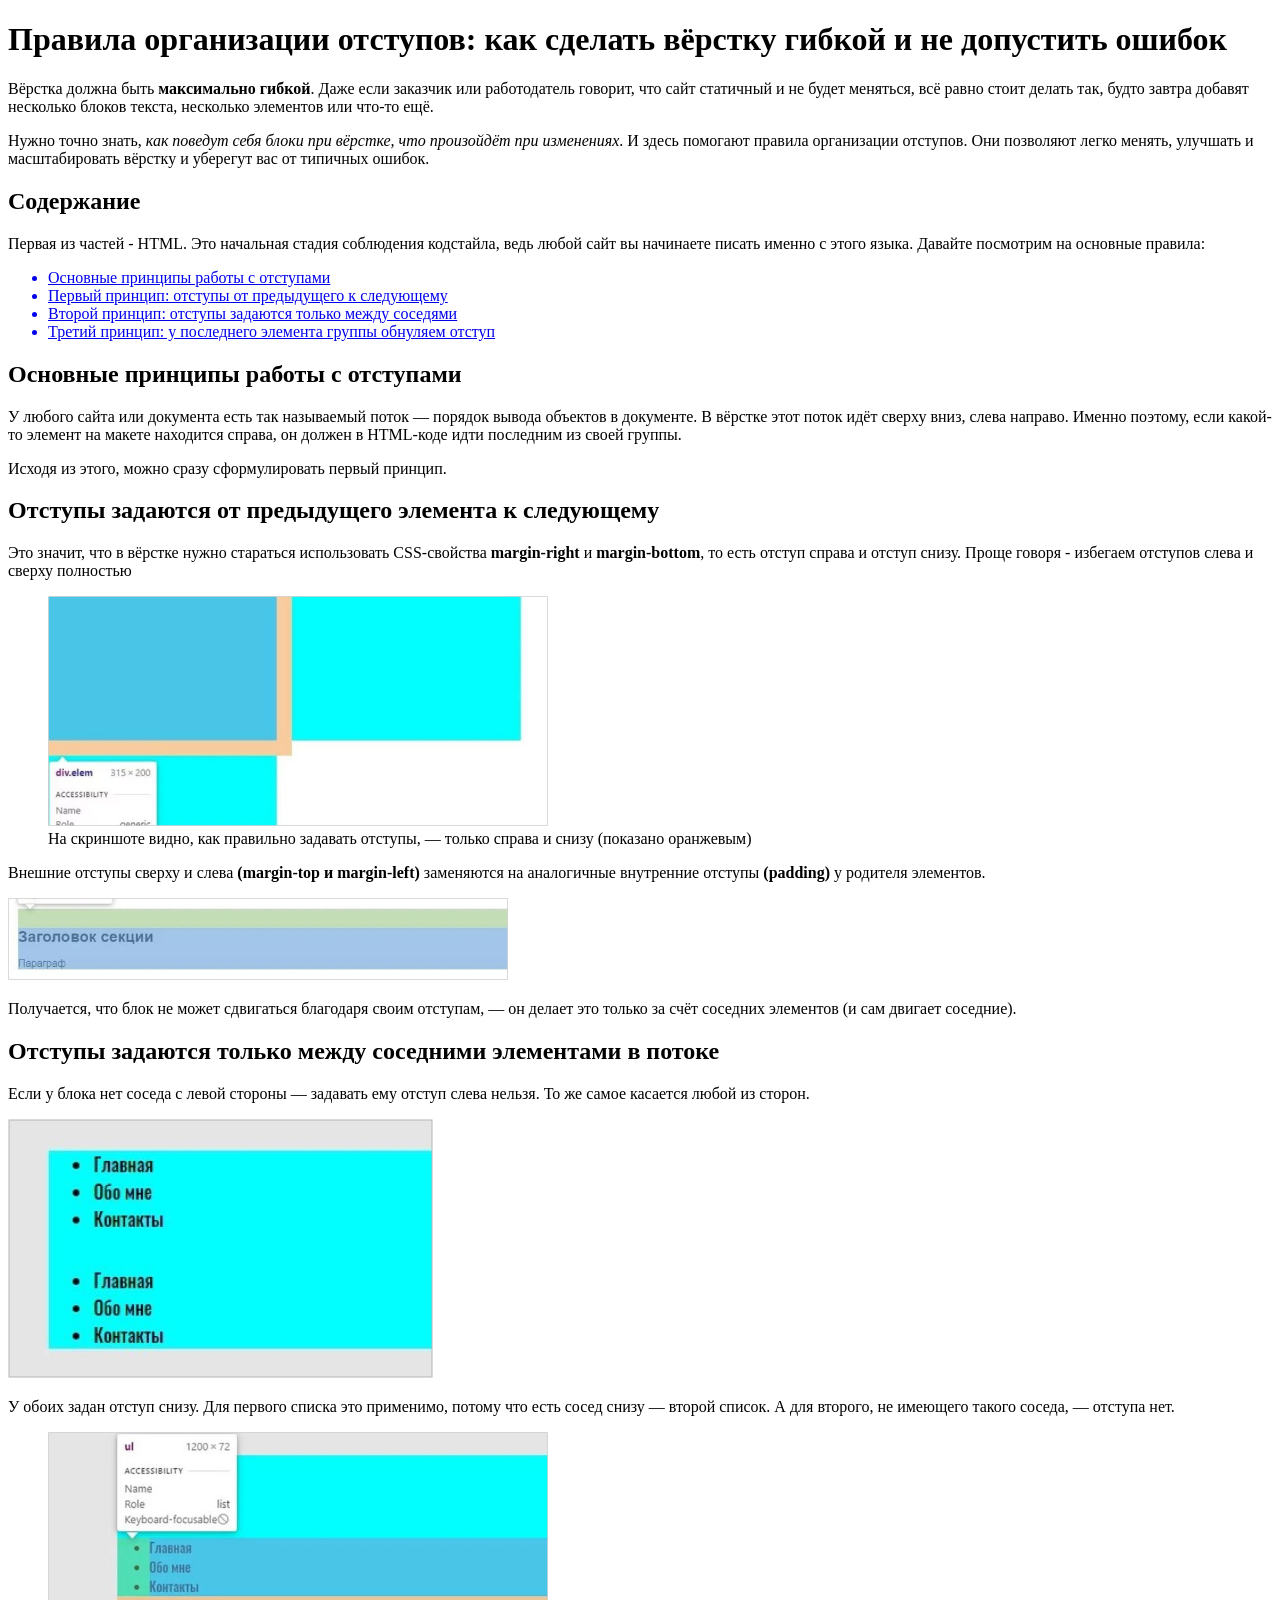
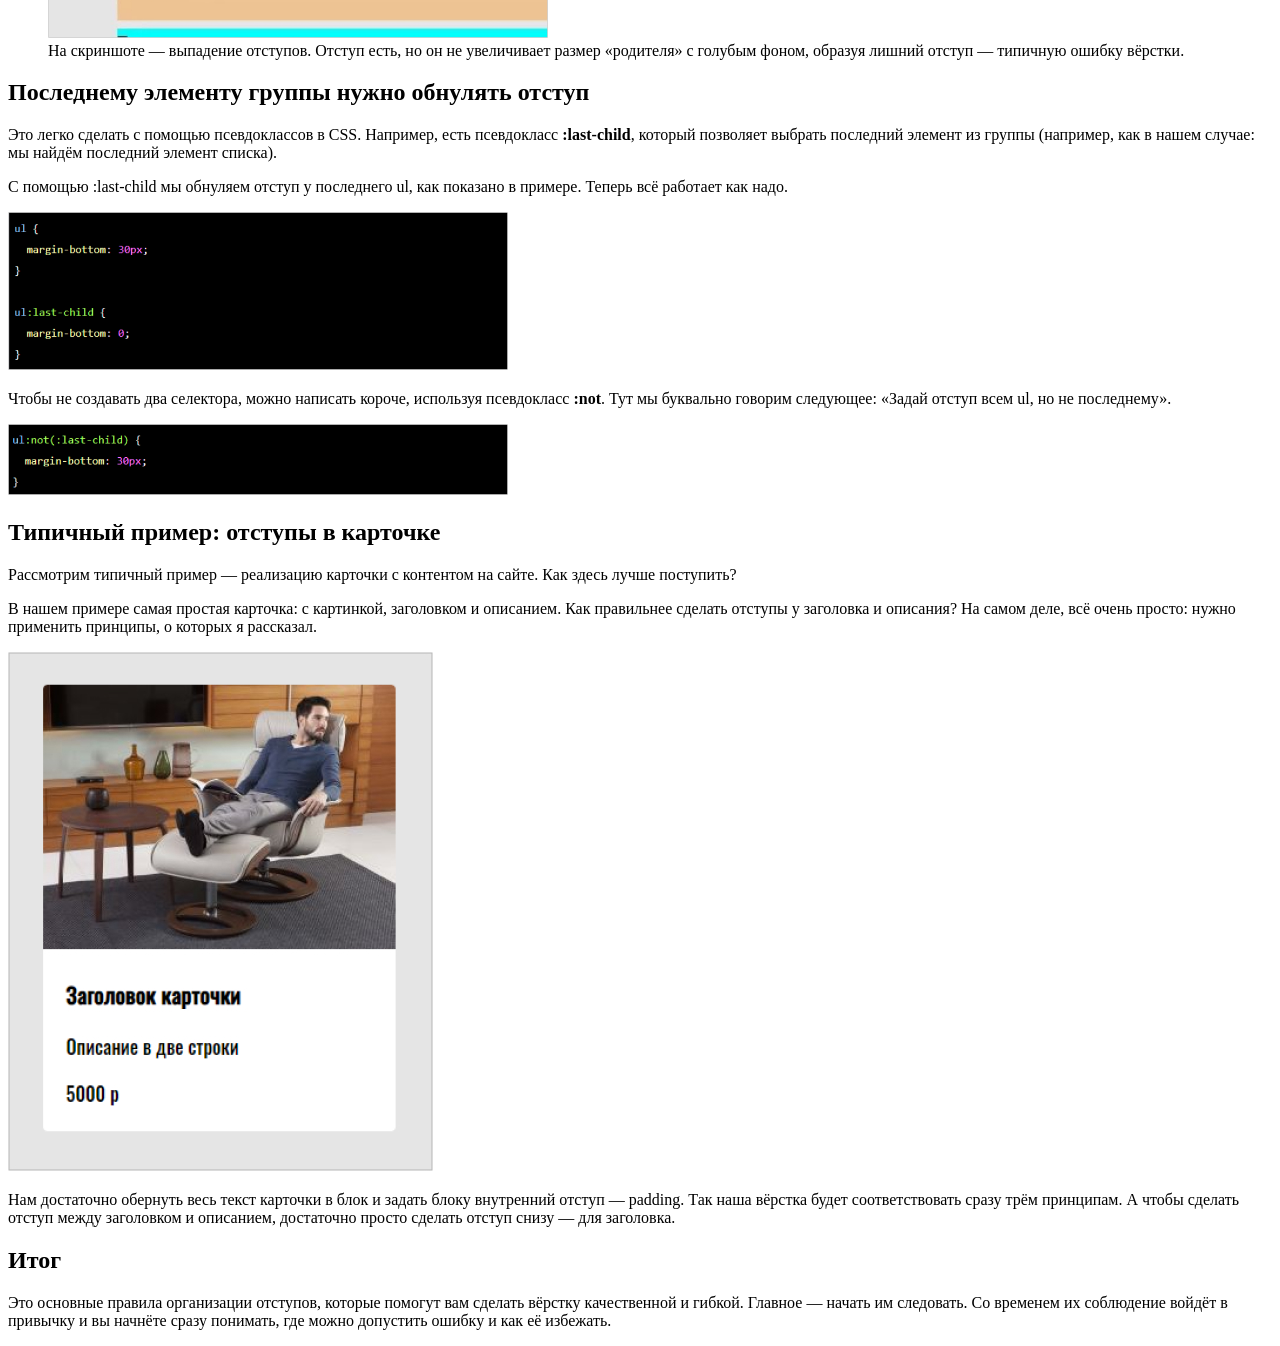
==== article.html @ ceacccba "zip unpacking" ====
<!DOCTYPE html>
<html lang="ru">
<head>
  <meta charset="UTF-8">
  <meta name="viewport" content="width=device-width, initial-scale=1.0">
  <title>Статья</title>
</head>
<body>
  <div>
    <h1><b>Правила организации отступов:</b> как сделать вёрстку гибкой и не допустить ошибок</h1>
    <p>Вёрстка должна быть <strong>максимально гибкой</strong>. Даже если заказчик или работодатель говорит, что сайт статичный и не будет меняться, всё равно стоит делать так, будто завтра добавят несколько блоков текста, несколько элементов или что-то ещё.</p>
    <p>Нужно точно знать, <i>как поведут себя блоки при вёрстке, что произойдёт при изменениях</i>. И здесь помогают правила организации отступов. Они позволяют легко менять, улучшать и масштабировать вёрстку и уберегут вас от типичных ошибок.</p>
  </div>

  <div>
    <h2>Содержание</h2>
    <p>Первая из частей - HTML. Это начальная стадия соблюдения кодстайла, ведь любой сайт вы начинаете писать именно с этого языка. Давайте посмотрим на основные правила:</p>
    <ul>
      <a href="#firstHeader">
        <li>Основные принципы работы с отступами</li>
      </a><a href="#secondHeader">
        <li>Первый принцип: отступы от предыдущего к следующему</li>
      </a><a href="#thirdHeader">
        <li>Второй принцип: отступы задаются только между соседями</li>
      </a><a href="#fourthHeader">
        <li>Третий принцип: у последнего элемента группы обнуляем отступ</li>
      </a>
    </ul>
  </div>

  <div>
    <h2 id="firstHeader">Основные принципы работы с отступами</h2>
    <p>У любого сайта или документа есть так называемый поток — порядок вывода объектов в документе. В вёрстке этот поток идёт сверху вниз, слева направо. Именно поэтому, если какой-то элемент на макете находится справа, он должен в HTML-коде идти последним из своей группы.</p>
    <p>Исходя из этого, можно сразу сформулировать первый принцип.</p>
  </div>

  <div>
    <h2 h2 id="secondHeader">Отступы задаются от предыдущего элемента к следующему</h2>
    <p>Это значит, что в вёрстке нужно стараться использовать CSS-свойства <b>margin-right</b> и <b>margin-bottom</b>, то есть отступ справа и отступ снизу. Проще говоря - избегаем отступов слева и сверху полностью</p>
    <figure>
      <img src="img/1.jpg" alt="Первое изображение" width="500">
      <figcaption>На скриншоте видно, как правильно задавать отступы, — только справа и снизу (показано оранжевым)</figcaption>
    </figure>
    <p>Внешние отступы сверху и слева <b>(margin-top и margin-left)</b> заменяются на аналогичные внутренние отступы <b>(padding)</b> у родителя элементов.</p>
    <img src="img/2.jpg" alt="Второе изображение" width="500">
    <p>Получается, что блок не может сдвигаться благодаря своим отступам, — он делает это только за счёт соседних элементов (и сам двигает соседние).</p>
  </div>

  <div>
    <h2 id="thirdHeader">Отступы задаются только между соседними элементами в потоке</h2>
    <p>Если у блока нет соседа с левой стороны — задавать ему отступ слева нельзя. То же самое касается любой из сторон.</p>
    <img src="img/3.jpg" alt="Третье изображение">
    <p>У обоих задан отступ снизу. Для первого списка это применимо, потому что есть сосед снизу — второй список. А для второго, не имеющего такого соседа, — отступа нет.</p>
    <figure>
      <img src="img/4.jpg" alt="Четвертое изображение" width="500">
      <figcaption>На скриншоте — выпадение отступов. Отступ есть, но он не увеличивает размер «родителя» с голубым фоном, образуя лишний отступ — типичную ошибку вёрстки.</figcaption>
    </figure>
  </div>

  <div>
    <h2 id="fourthHeader">Последнему элементу группы нужно обнулять отступ</h2>
    <p>Это легко сделать с помощью псевдоклассов в CSS. Например, есть псевдокласс <b>:last-child</b>, который позволяет выбрать последний элемент из группы (например, как в нашем случае: мы найдём последний элемент списка).</p>
    <p>С помощью :last-child мы обнуляем отступ у последнего ul, как показано в примере. Теперь всё работает как надо.</p>
    <img src="img/5.jpg" alt="Пятое изображение" width="500">
    <p>Чтобы не создавать два селектора, можно написать короче, используя псевдокласс <b>:not</b>. Тут мы буквально говорим следующее: «Задай отступ всем ul, но не последнему».</p>
    <img src="img/6.jpg" alt="Шестое изображение" width="500">
  </div>

  <div>
    <h2>Типичный пример: отступы в карточке</h2>
    <p>Рассмотрим типичный пример — реализацию карточки с контентом на сайте. Как здесь лучше поступить?</p>
    <p>В нашем примере самая простая карточка: с картинкой, заголовком и описанием. Как правильнее сделать отступы у заголовка и описания? На самом деле, всё очень просто: нужно применить принципы, о которых я рассказал.</p>
    <img src="img/7.jpg" alt="Седьмое изображение">
    <p>Нам достаточно обернуть весь текст карточки в блок и задать блоку внутренний отступ — padding. Так наша вёрстка будет соответствовать сразу трём принципам. А чтобы сделать отступ между заголовком и описанием, достаточно просто сделать отступ снизу — для заголовка.</p>
  </div>

  <div>
    <h2>Итог</h2>
    <p>Это основные правила организации отступов, которые помогут вам сделать вёрстку качественной и гибкой. Главное — начать им следовать. Со временем их соблюдение войдёт в привычку и вы начнёте сразу понимать, где можно допустить ошибку и как её избежать.</p>
  </div>
</body>
</html>
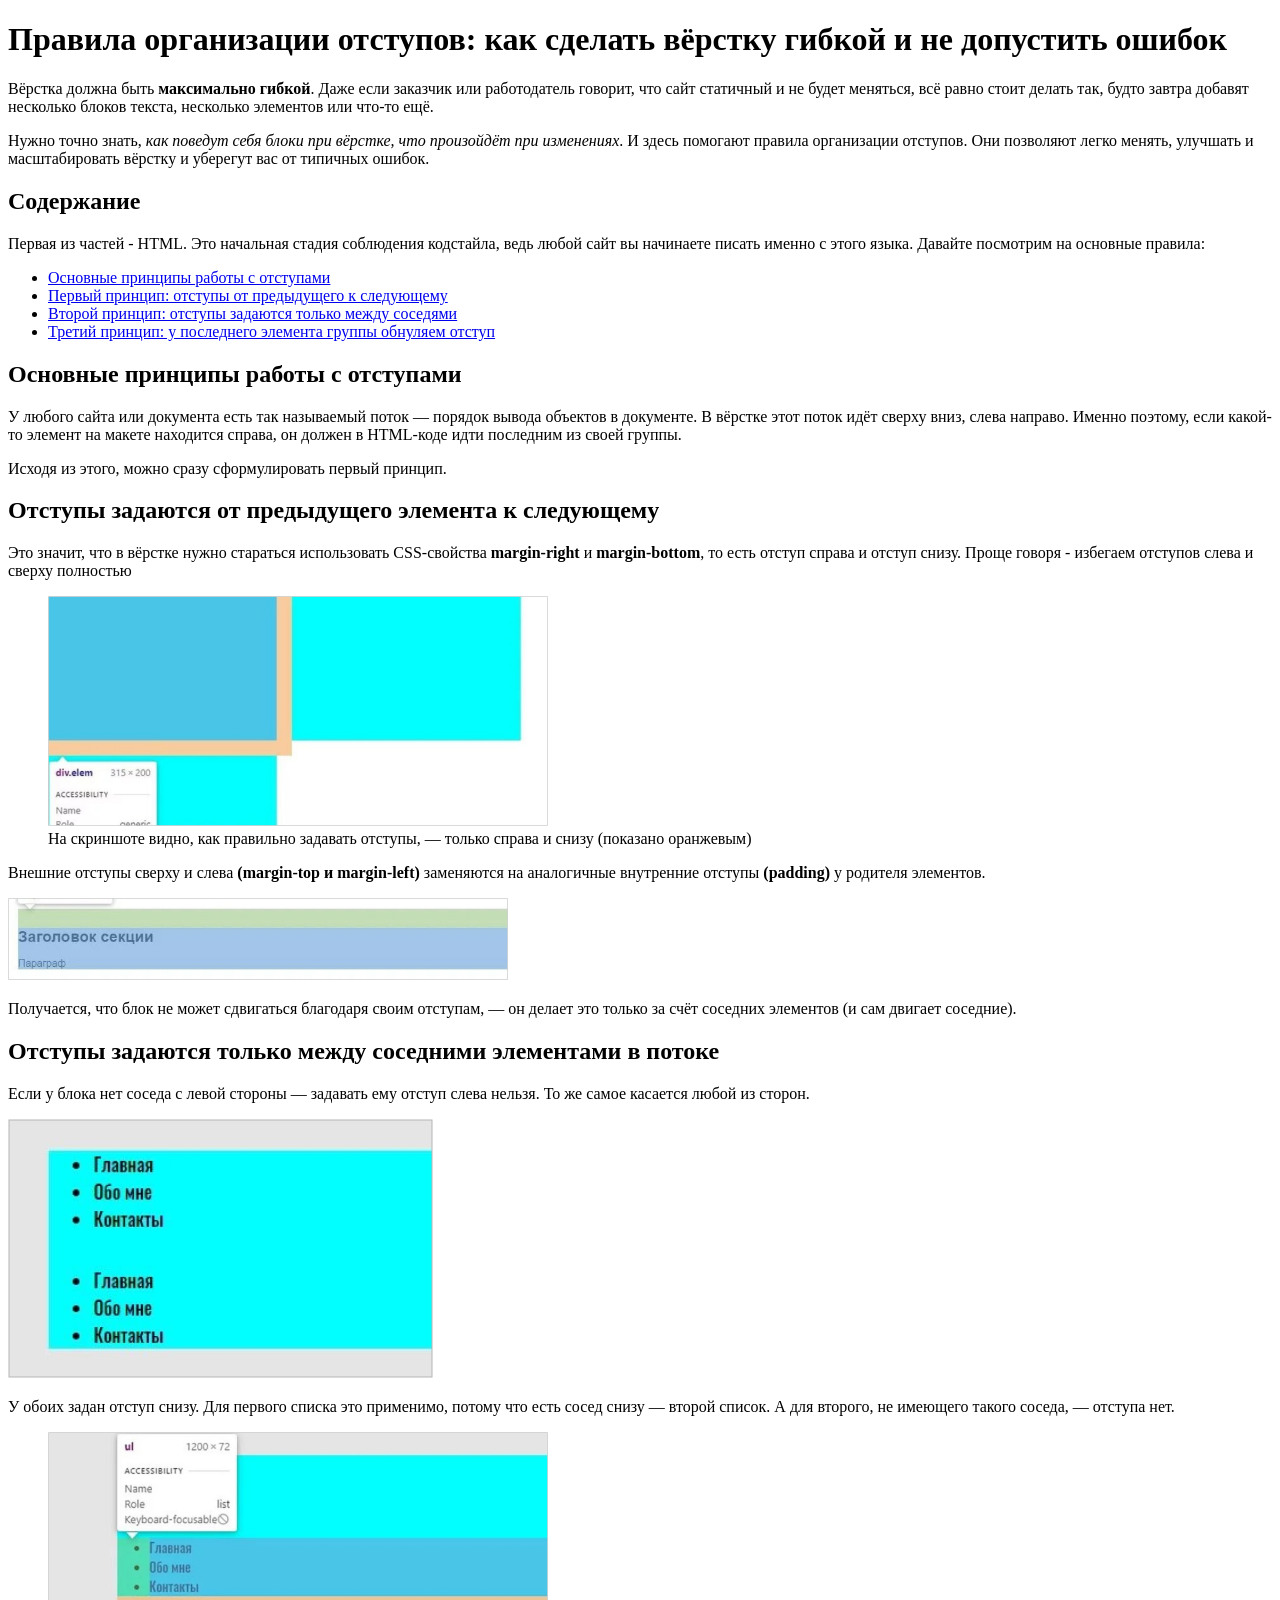
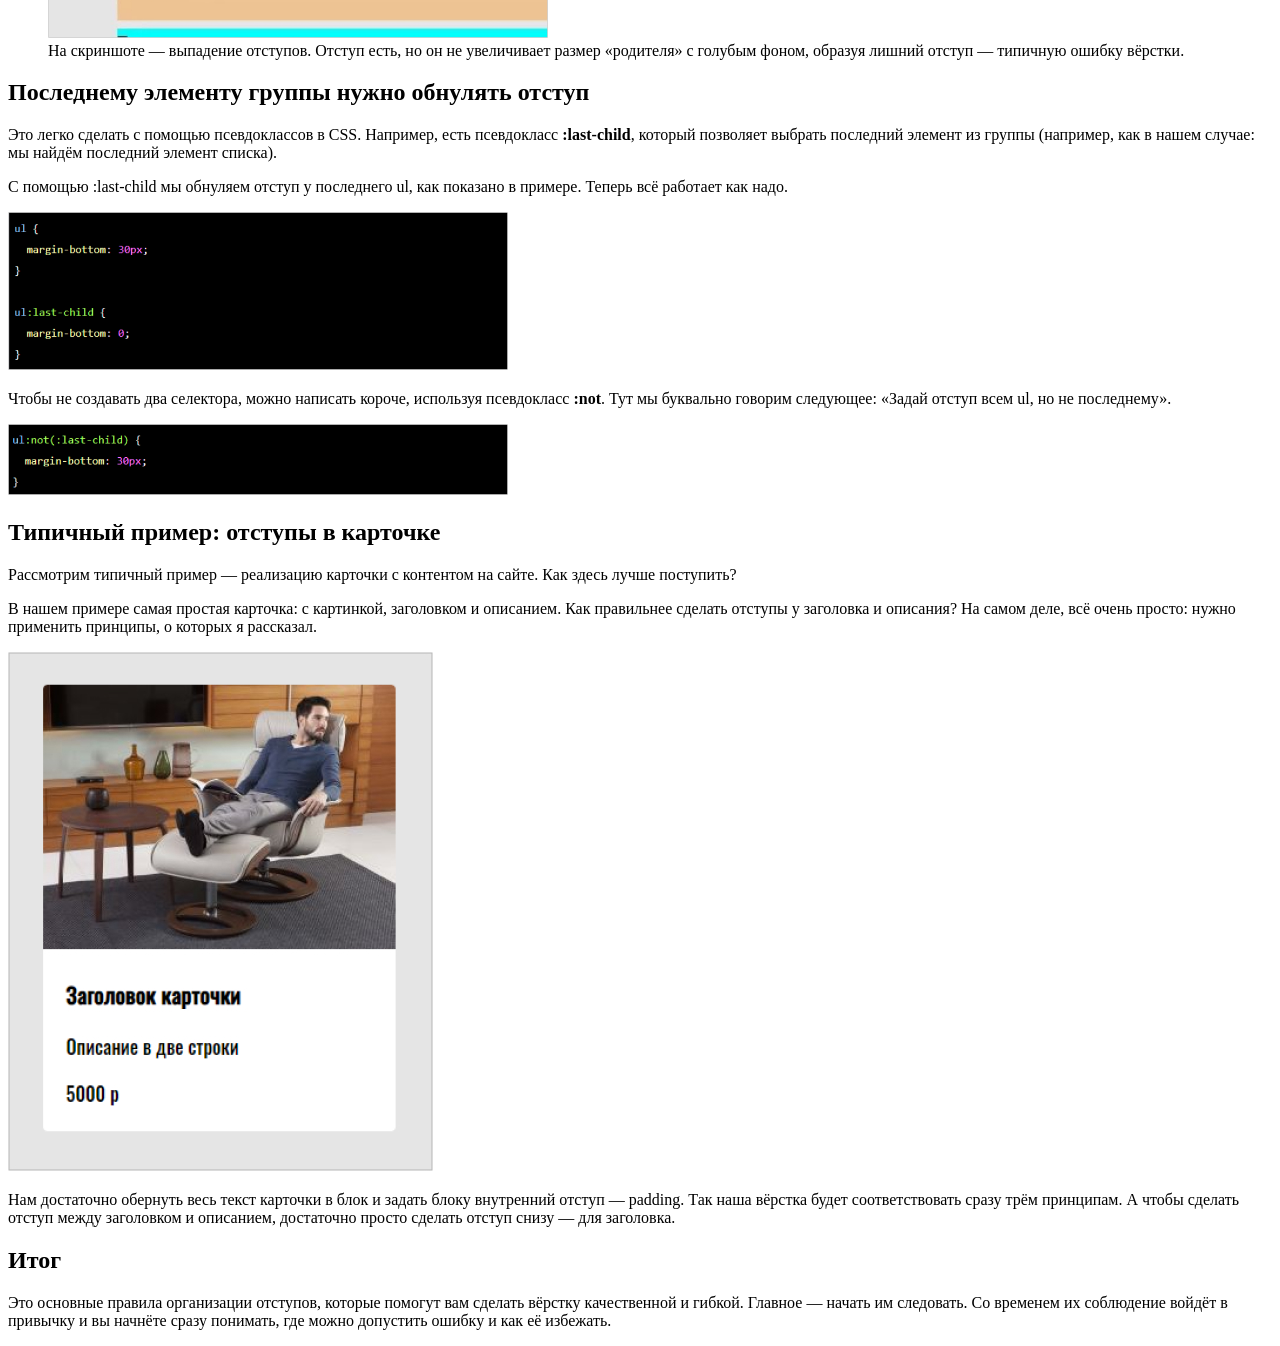
==== commit f7750d79: "Fixes" ====
--- a/article.html
+++ b/article.html
@@ -1,82 +1,116 @@
 <!DOCTYPE html>
 <html lang="ru">
+
 <head>
   <meta charset="UTF-8">
   <meta name="viewport" content="width=device-width, initial-scale=1.0">
   <title>Статья</title>
 </head>
+
 <body>
   <div>
-    <h1><b>Правила организации отступов:</b> как сделать вёрстку гибкой и не допустить ошибок</h1>
-    <p>Вёрстка должна быть <strong>максимально гибкой</strong>. Даже если заказчик или работодатель говорит, что сайт статичный и не будет меняться, всё равно стоит делать так, будто завтра добавят несколько блоков текста, несколько элементов или что-то ещё.</p>
-    <p>Нужно точно знать, <i>как поведут себя блоки при вёрстке, что произойдёт при изменениях</i>. И здесь помогают правила организации отступов. Они позволяют легко менять, улучшать и масштабировать вёрстку и уберегут вас от типичных ошибок.</p>
+
+    <h1><b>Правила организации отступов:</b>
+      как сделать вёрстку гибкой и не допустить ошибок
+    </h1>
+
+    <p>Вёрстка должна быть <strong>максимально гибкой</strong>. Даже если заказчик или работодатель говорит, что сайт
+      статичный и не будет меняться, всё равно стоит делать так, будто завтра добавят несколько блоков текста, несколько
+      элементов или что-то ещё.
+    </p>
+
+    <p>Нужно точно знать, <i>как поведут себя блоки при вёрстке, что произойдёт при изменениях</i>. И здесь помогают
+      правила организации отступов. Они позволяют легко менять, улучшать и масштабировать вёрстку и уберегут вас от
+      типичных ошибок.
+    </p>
+
   </div>
 
   <div>
+
     <h2>Содержание</h2>
-    <p>Первая из частей - HTML. Это начальная стадия соблюдения кодстайла, ведь любой сайт вы начинаете писать именно с этого языка. Давайте посмотрим на основные правила:</p>
+    <p>Первая из частей - HTML. Это начальная стадия соблюдения кодстайла, ведь любой сайт вы начинаете писать именно с
+      этого языка. Давайте посмотрим на основные правила:
+    </p>
+
     <ul>
-      <a href="#firstHeader">
-        <li>Основные принципы работы с отступами</li>
-      </a><a href="#secondHeader">
-        <li>Первый принцип: отступы от предыдущего к следующему</li>
-      </a><a href="#thirdHeader">
-        <li>Второй принцип: отступы задаются только между соседями</li>
-      </a><a href="#fourthHeader">
-        <li>Третий принцип: у последнего элемента группы обнуляем отступ</li>
-      </a>
+      <li> <a href="#firstHeader">Основные принципы работы с отступами</a> </li>
+      <li> <a href="#secondHeader">Первый принцип: отступы от предыдущего к следующему</a> </li>
+      <li> <a href="#thirdHeader">Второй принцип: отступы задаются только между соседями</a> </li>
+      <li> <a href="#fourthHeader">Третий принцип: у последнего элемента группы обнуляем отступ</a> </li>
     </ul>
+
   </div>
 
   <div>
     <h2 id="firstHeader">Основные принципы работы с отступами</h2>
-    <p>У любого сайта или документа есть так называемый поток — порядок вывода объектов в документе. В вёрстке этот поток идёт сверху вниз, слева направо. Именно поэтому, если какой-то элемент на макете находится справа, он должен в HTML-коде идти последним из своей группы.</p>
+    <p>У любого сайта или документа есть так называемый поток — порядок вывода объектов в документе. В вёрстке этот
+      поток идёт сверху вниз, слева направо. Именно поэтому, если какой-то элемент на макете находится справа, он должен
+      в HTML-коде идти последним из своей группы.
+    </p>
     <p>Исходя из этого, можно сразу сформулировать первый принцип.</p>
   </div>
 
   <div>
-    <h2 h2 id="secondHeader">Отступы задаются от предыдущего элемента к следующему</h2>
-    <p>Это значит, что в вёрстке нужно стараться использовать CSS-свойства <b>margin-right</b> и <b>margin-bottom</b>, то есть отступ справа и отступ снизу. Проще говоря - избегаем отступов слева и сверху полностью</p>
+    <h2 id="secondHeader">Отступы задаются от предыдущего элемента к следующему</h2>
+    <p>Это значит, что в вёрстке нужно стараться использовать CSS-свойства <b>margin-right</b> и <b>margin-bottom</b>,
+      то есть отступ справа и отступ снизу. Проще говоря - избегаем отступов слева и сверху полностью</p>
     <figure>
       <img src="img/1.jpg" alt="Первое изображение" width="500">
-      <figcaption>На скриншоте видно, как правильно задавать отступы, — только справа и снизу (показано оранжевым)</figcaption>
+      <figcaption>На скриншоте видно, как правильно задавать отступы, — только справа и снизу (показано оранжевым)
+      </figcaption>
     </figure>
-    <p>Внешние отступы сверху и слева <b>(margin-top и margin-left)</b> заменяются на аналогичные внутренние отступы <b>(padding)</b> у родителя элементов.</p>
+    <p>Внешние отступы сверху и слева <b>(margin-top и margin-left)</b> заменяются на аналогичные внутренние отступы
+      <b>(padding)</b> у родителя элементов.
+    </p>
     <img src="img/2.jpg" alt="Второе изображение" width="500">
-    <p>Получается, что блок не может сдвигаться благодаря своим отступам, — он делает это только за счёт соседних элементов (и сам двигает соседние).</p>
+    <p>Получается, что блок не может сдвигаться благодаря своим отступам, — он делает это только за счёт соседних
+      элементов (и сам двигает соседние).</p>
   </div>
 
   <div>
     <h2 id="thirdHeader">Отступы задаются только между соседними элементами в потоке</h2>
-    <p>Если у блока нет соседа с левой стороны — задавать ему отступ слева нельзя. То же самое касается любой из сторон.</p>
+    <p>Если у блока нет соседа с левой стороны — задавать ему отступ слева нельзя. То же самое касается любой из сторон.
+    </p>
     <img src="img/3.jpg" alt="Третье изображение">
-    <p>У обоих задан отступ снизу. Для первого списка это применимо, потому что есть сосед снизу — второй список. А для второго, не имеющего такого соседа, — отступа нет.</p>
+    <p>У обоих задан отступ снизу. Для первого списка это применимо, потому что есть сосед снизу — второй список. А для
+      второго, не имеющего такого соседа, — отступа нет.</p>
     <figure>
       <img src="img/4.jpg" alt="Четвертое изображение" width="500">
-      <figcaption>На скриншоте — выпадение отступов. Отступ есть, но он не увеличивает размер «родителя» с голубым фоном, образуя лишний отступ — типичную ошибку вёрстки.</figcaption>
+      <figcaption>На скриншоте — выпадение отступов. Отступ есть, но он не увеличивает размер «родителя» с голубым
+        фоном, образуя лишний отступ — типичную ошибку вёрстки.</figcaption>
     </figure>
   </div>
 
   <div>
     <h2 id="fourthHeader">Последнему элементу группы нужно обнулять отступ</h2>
-    <p>Это легко сделать с помощью псевдоклассов в CSS. Например, есть псевдокласс <b>:last-child</b>, который позволяет выбрать последний элемент из группы (например, как в нашем случае: мы найдём последний элемент списка).</p>
-    <p>С помощью :last-child мы обнуляем отступ у последнего ul, как показано в примере. Теперь всё работает как надо.</p>
+    <p>Это легко сделать с помощью псевдоклассов в CSS. Например, есть псевдокласс <b>:last-child</b>, который позволяет
+      выбрать последний элемент из группы (например, как в нашем случае: мы найдём последний элемент списка).</p>
+    <p>С помощью :last-child мы обнуляем отступ у последнего ul, как показано в примере. Теперь всё работает как надо.
+    </p>
     <img src="img/5.jpg" alt="Пятое изображение" width="500">
-    <p>Чтобы не создавать два селектора, можно написать короче, используя псевдокласс <b>:not</b>. Тут мы буквально говорим следующее: «Задай отступ всем ul, но не последнему».</p>
+    <p>Чтобы не создавать два селектора, можно написать короче, используя псевдокласс <b>:not</b>. Тут мы буквально
+      говорим следующее: «Задай отступ всем ul, но не последнему».</p>
     <img src="img/6.jpg" alt="Шестое изображение" width="500">
   </div>
 
   <div>
     <h2>Типичный пример: отступы в карточке</h2>
     <p>Рассмотрим типичный пример — реализацию карточки с контентом на сайте. Как здесь лучше поступить?</p>
-    <p>В нашем примере самая простая карточка: с картинкой, заголовком и описанием. Как правильнее сделать отступы у заголовка и описания? На самом деле, всё очень просто: нужно применить принципы, о которых я рассказал.</p>
+    <p>В нашем примере самая простая карточка: с картинкой, заголовком и описанием. Как правильнее сделать отступы у
+      заголовка и описания? На самом деле, всё очень просто: нужно применить принципы, о которых я рассказал.</p>
     <img src="img/7.jpg" alt="Седьмое изображение">
-    <p>Нам достаточно обернуть весь текст карточки в блок и задать блоку внутренний отступ — padding. Так наша вёрстка будет соответствовать сразу трём принципам. А чтобы сделать отступ между заголовком и описанием, достаточно просто сделать отступ снизу — для заголовка.</p>
+    <p>Нам достаточно обернуть весь текст карточки в блок и задать блоку внутренний отступ — padding. Так наша вёрстка
+      будет соответствовать сразу трём принципам. А чтобы сделать отступ между заголовком и описанием, достаточно просто
+      сделать отступ снизу — для заголовка.</p>
   </div>
 
   <div>
     <h2>Итог</h2>
-    <p>Это основные правила организации отступов, которые помогут вам сделать вёрстку качественной и гибкой. Главное — начать им следовать. Со временем их соблюдение войдёт в привычку и вы начнёте сразу понимать, где можно допустить ошибку и как её избежать.</p>
+    <p>Это основные правила организации отступов, которые помогут вам сделать вёрстку качественной и гибкой. Главное —
+      начать им следовать. Со временем их соблюдение войдёт в привычку и вы начнёте сразу понимать, где можно допустить
+      ошибку и как её избежать.</p>
   </div>
 </body>
+
 </html>
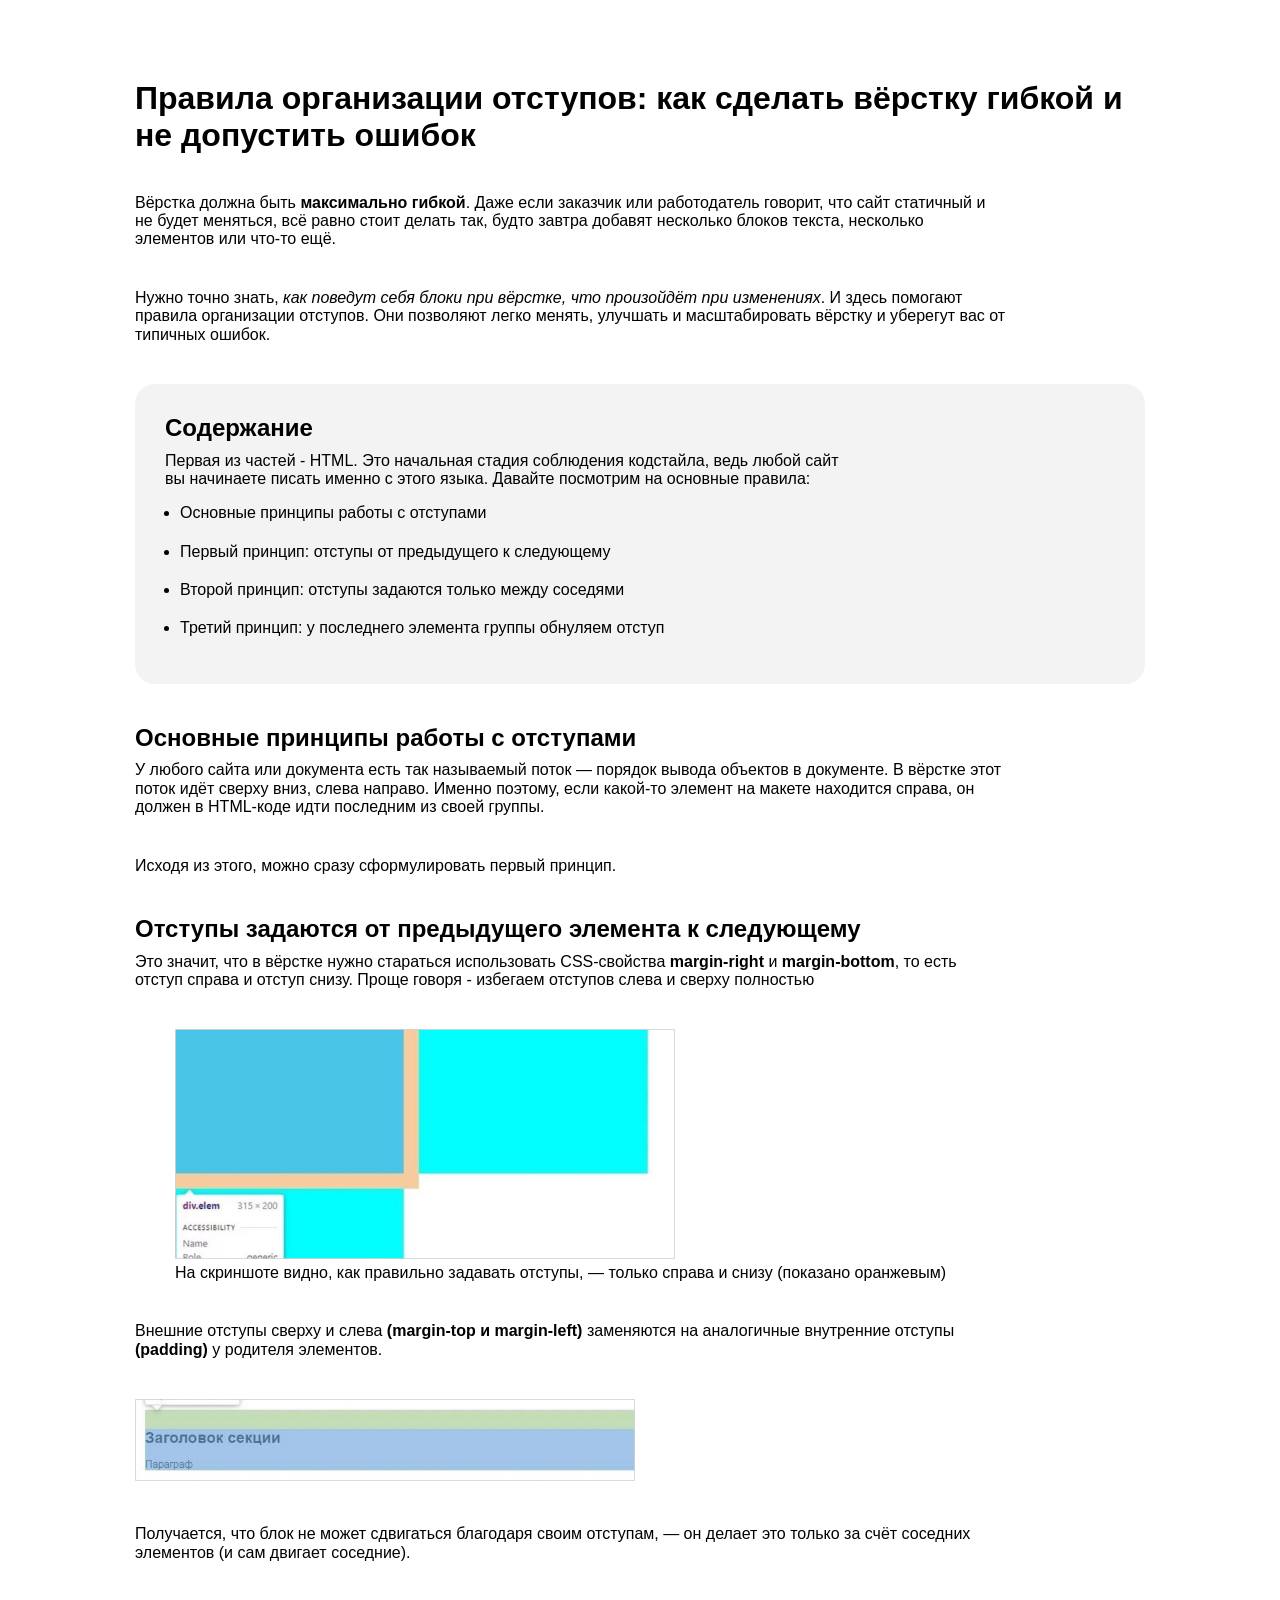
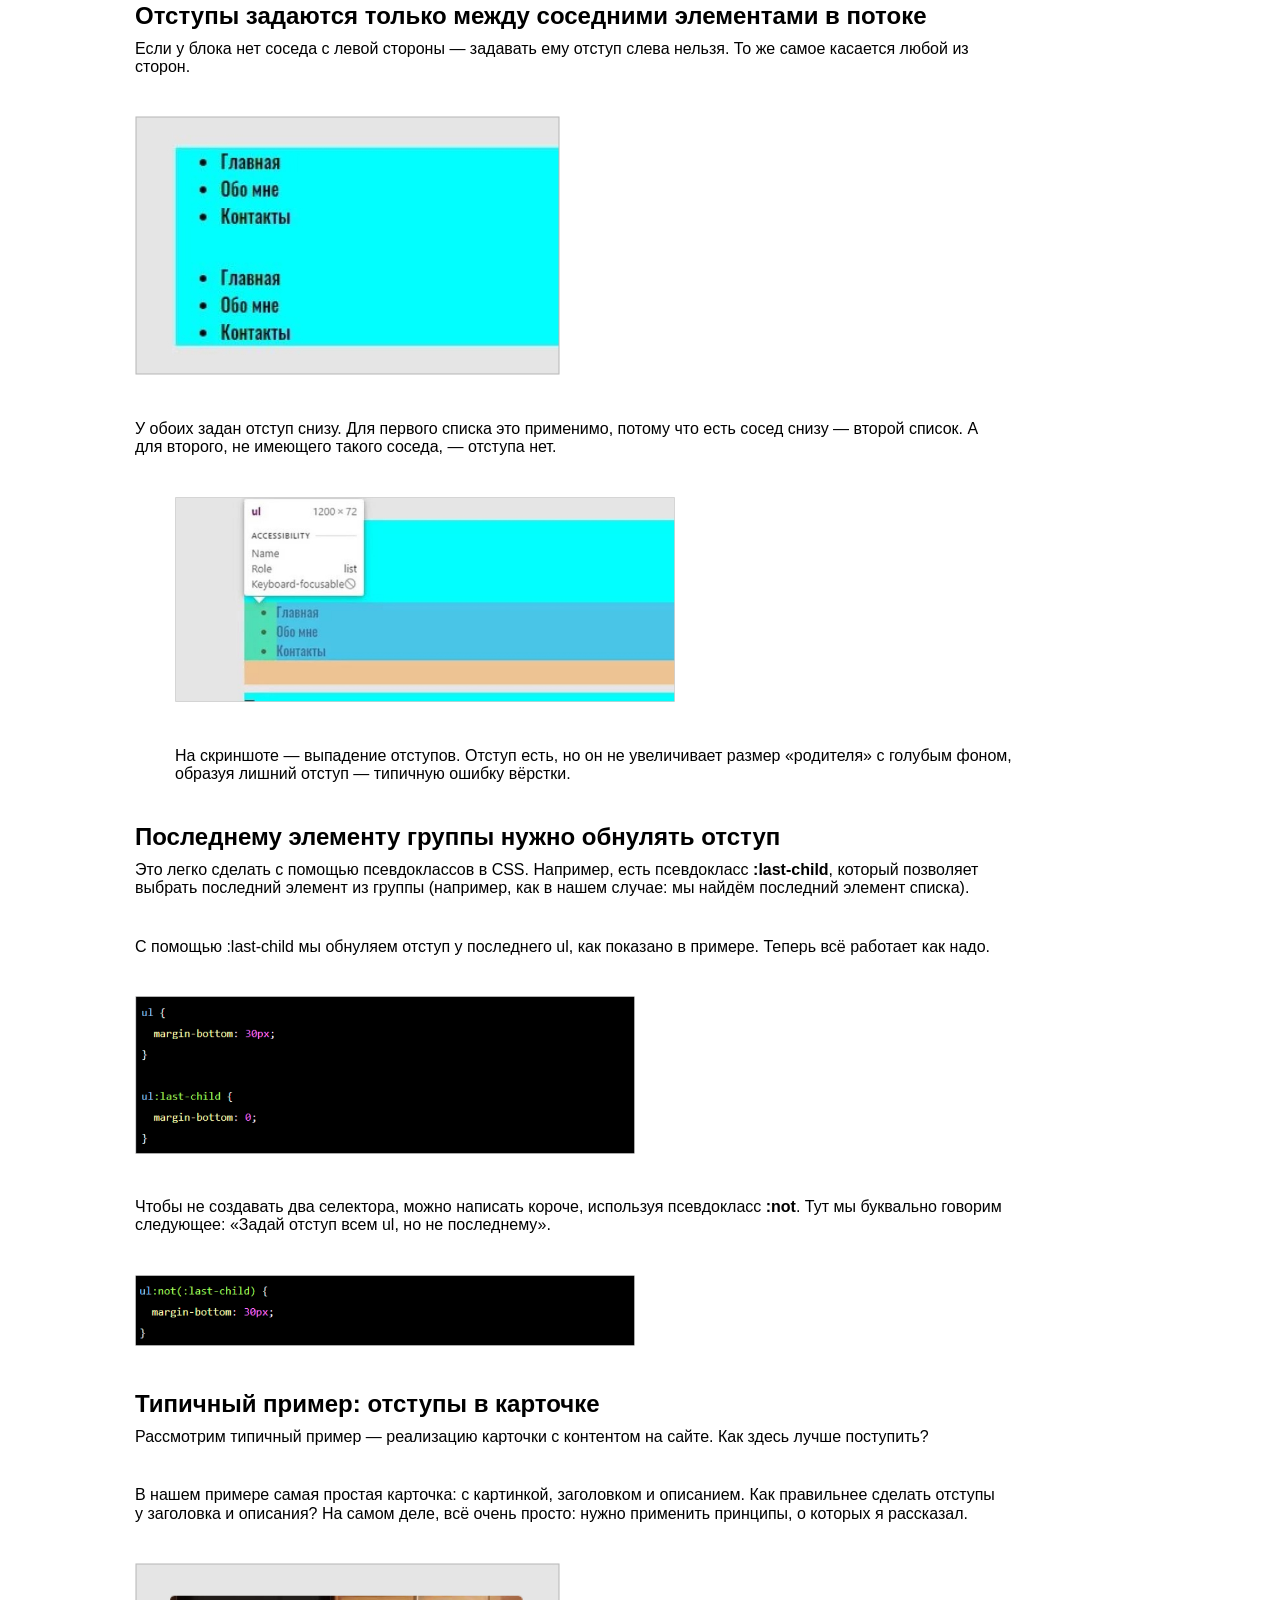
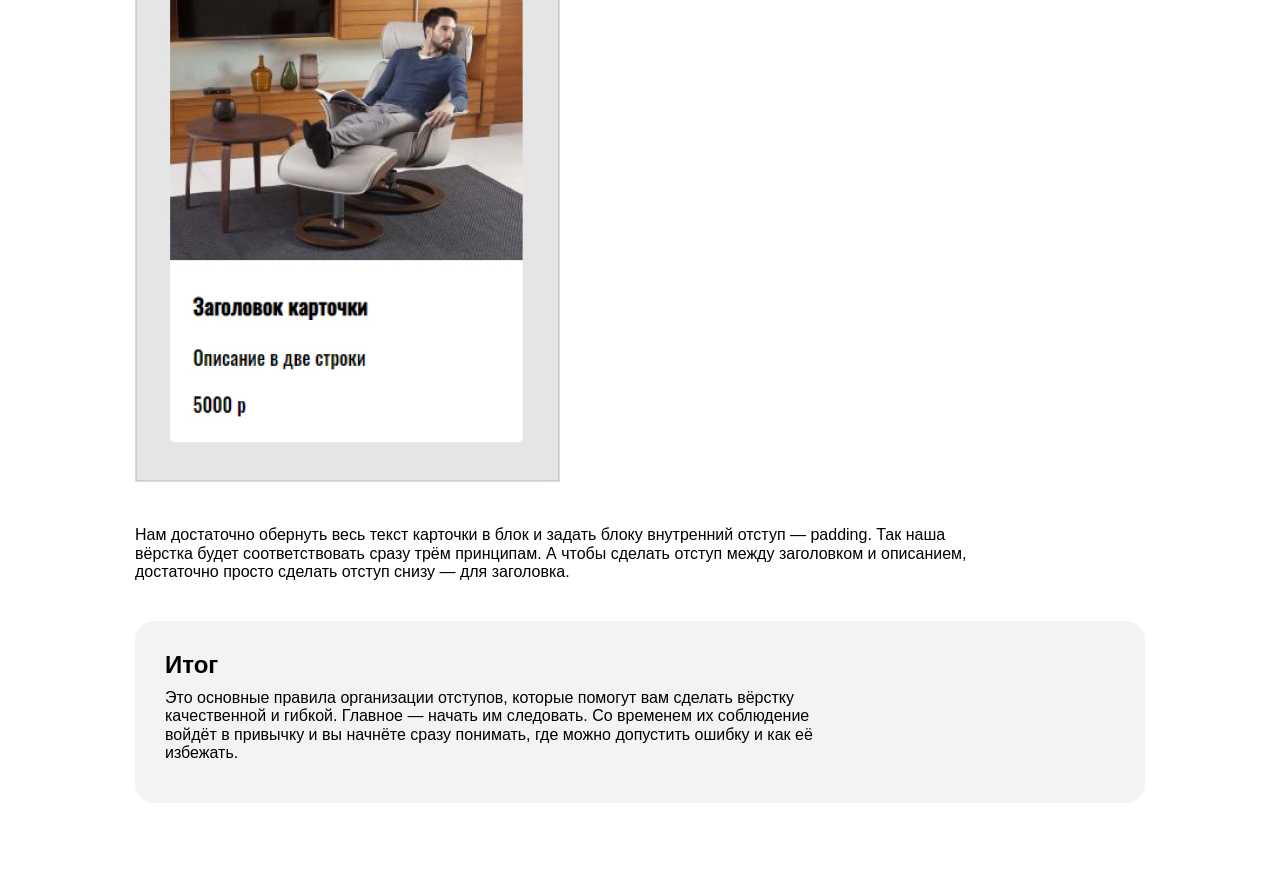
==== commit ca267af9: "completed 3.16" ====
--- a/article.html
+++ b/article.html
@@ -5,111 +5,113 @@
   <meta charset="UTF-8">
   <meta name="viewport" content="width=device-width, initial-scale=1.0">
   <title>Статья</title>
+  <link rel="stylesheet" href="/css/normalize.css">
+  <link rel="stylesheet" href="/css/style.css">
 </head>
 
 <body>
-  <div>
+  <div class="container">
+    <div>
 
-    <h1><b>Правила организации отступов:</b>
-      как сделать вёрстку гибкой и не допустить ошибок
-    </h1>
+      <h1 class="first-title">Правила организации отступов:
+        как сделать вёрстку гибкой и не допустить ошибок
+      </h1>
 
-    <p>Вёрстка должна быть <strong>максимально гибкой</strong>. Даже если заказчик или работодатель говорит, что сайт
-      статичный и не будет меняться, всё равно стоит делать так, будто завтра добавят несколько блоков текста, несколько
-      элементов или что-то ещё.
-    </p>
+      <p class="text">Вёрстка должна быть <strong>максимально гибкой</strong>. Даже если заказчик или работодатель говорит, что сайт
+        статичный и не будет меняться, всё равно стоит делать так, будто завтра добавят несколько блоков текста, несколько
+        элементов или что-то ещё.
+      </p>
 
-    <p>Нужно точно знать, <i>как поведут себя блоки при вёрстке, что произойдёт при изменениях</i>. И здесь помогают
-      правила организации отступов. Они позволяют легко менять, улучшать и масштабировать вёрстку и уберегут вас от
-      типичных ошибок.
-    </p>
+      <p class="text">Нужно точно знать, <i>как поведут себя блоки при вёрстке, что произойдёт при изменениях</i>. И здесь помогают
+        правила организации отступов. Они позволяют легко менять, улучшать и масштабировать вёрстку и уберегут вас от
+        типичных ошибок.
+      </p>
 
-  </div>
+    </div>
 
-  <div>
+    <div class="gray-box">
+      <h2 class="second-title">Содержание</h2>
+      <p class="text">Первая из частей - HTML. Это начальная стадия соблюдения кодстайла, ведь любой сайт вы начинаете писать именно с
+        этого языка. Давайте посмотрим на основные правила:
+      </p>
 
-    <h2>Содержание</h2>
-    <p>Первая из частей - HTML. Это начальная стадия соблюдения кодстайла, ведь любой сайт вы начинаете писать именно с
-      этого языка. Давайте посмотрим на основные правила:
-    </p>
+      <ul class="list">
+        <li class="list-item"> <a href="#firstHeader">Основные принципы работы с отступами</a> </li>
+        <li class="list-item"> <a href="#secondHeader">Первый принцип: отступы от предыдущего к следующему</a> </li>
+        <li class="list-item"> <a href="#thirdHeader">Второй принцип: отступы задаются только между соседями</a> </li>
+        <li class="list-item"> <a href="#fourthHeader">Третий принцип: у последнего элемента группы обнуляем отступ</a> </li>
+      </ul>
+    </div>
 
-    <ul>
-      <li> <a href="#firstHeader">Основные принципы работы с отступами</a> </li>
-      <li> <a href="#secondHeader">Первый принцип: отступы от предыдущего к следующему</a> </li>
-      <li> <a href="#thirdHeader">Второй принцип: отступы задаются только между соседями</a> </li>
-      <li> <a href="#fourthHeader">Третий принцип: у последнего элемента группы обнуляем отступ</a> </li>
-    </ul>
+    <div>
+      <h2 id="firstHeader" class="second-title">Основные принципы работы с отступами</h2>
+      <p class="text">У любого сайта или документа есть так называемый поток — порядок вывода объектов в документе. В вёрстке этот
+        поток идёт сверху вниз, слева направо. Именно поэтому, если какой-то элемент на макете находится справа, он должен
+        в HTML-коде идти последним из своей группы.
+      </p>
+      <p class="text">Исходя из этого, можно сразу сформулировать первый принцип.</p>
+    </div>
 
-  </div>
+    <div>
+      <h2 id="secondHeader" class="second-title">Отступы задаются от предыдущего элемента к следующему</h2>
+      <p class="text">Это значит, что в вёрстке нужно стараться использовать CSS-свойства <b>margin-right</b> и <b>margin-bottom</b>,
+        то есть отступ справа и отступ снизу. Проще говоря - избегаем отступов слева и сверху полностью</p>
+      <figure class="figure">
+        <img src="img/1.jpg" alt="Первое изображение" width="500">
+        <figcaption>На скриншоте видно, как правильно задавать отступы, — только справа и снизу (показано оранжевым)
+        </figcaption>
+      </figure>
+      <p class="text">Внешние отступы сверху и слева <b>(margin-top и margin-left)</b> заменяются на аналогичные внутренние отступы
+        <b>(padding)</b> у родителя элементов.
+      </p>
+      <img class="img" src="img/2.jpg" alt="Второе изображение" width="500">
+      <p class="text">Получается, что блок не может сдвигаться благодаря своим отступам, — он делает это только за счёт соседних
+        элементов (и сам двигает соседние).</p>
+    </div>
 
-  <div>
-    <h2 id="firstHeader">Основные принципы работы с отступами</h2>
-    <p>У любого сайта или документа есть так называемый поток — порядок вывода объектов в документе. В вёрстке этот
-      поток идёт сверху вниз, слева направо. Именно поэтому, если какой-то элемент на макете находится справа, он должен
-      в HTML-коде идти последним из своей группы.
-    </p>
-    <p>Исходя из этого, можно сразу сформулировать первый принцип.</p>
-  </div>
+    <div>
+      <h2 id="thirdHeader" class="second-title">Отступы задаются только между соседними элементами в потоке</h2>
+      <p class="text">Если у блока нет соседа с левой стороны — задавать ему отступ слева нельзя. То же самое касается любой из сторон.
+      </p>
+      <img class="img" src="img/3.jpg" alt="Третье изображение">
+      <p class="text">У обоих задан отступ снизу. Для первого списка это применимо, потому что есть сосед снизу — второй список. А для
+        второго, не имеющего такого соседа, — отступа нет.</p>
+      <figure class="figure">
+        <img class="img" src="img/4.jpg" alt="Четвертое изображение" width="500">
+        <figcaption>На скриншоте — выпадение отступов. Отступ есть, но он не увеличивает размер «родителя» с голубым
+          фоном, образуя лишний отступ — типичную ошибку вёрстки.</figcaption>
+      </figure>
+    </div>
 
-  <div>
-    <h2 id="secondHeader">Отступы задаются от предыдущего элемента к следующему</h2>
-    <p>Это значит, что в вёрстке нужно стараться использовать CSS-свойства <b>margin-right</b> и <b>margin-bottom</b>,
-      то есть отступ справа и отступ снизу. Проще говоря - избегаем отступов слева и сверху полностью</p>
-    <figure>
-      <img src="img/1.jpg" alt="Первое изображение" width="500">
-      <figcaption>На скриншоте видно, как правильно задавать отступы, — только справа и снизу (показано оранжевым)
-      </figcaption>
-    </figure>
-    <p>Внешние отступы сверху и слева <b>(margin-top и margin-left)</b> заменяются на аналогичные внутренние отступы
-      <b>(padding)</b> у родителя элементов.
-    </p>
-    <img src="img/2.jpg" alt="Второе изображение" width="500">
-    <p>Получается, что блок не может сдвигаться благодаря своим отступам, — он делает это только за счёт соседних
-      элементов (и сам двигает соседние).</p>
-  </div>
+    <div>
+      <h2 id="fourthHeader" class="second-title">Последнему элементу группы нужно обнулять отступ</h2>
+      <p class="text">Это легко сделать с помощью псевдоклассов в CSS. Например, есть псевдокласс <b>:last-child</b>, который позволяет
+        выбрать последний элемент из группы (например, как в нашем случае: мы найдём последний элемент списка).</p>
+      <p class="text">С помощью :last-child мы обнуляем отступ у последнего ul, как показано в примере. Теперь всё работает как надо.
+      </p>
+      <img class="img" src="img/5.jpg" alt="Пятое изображение" width="500">
+      <p class="text">Чтобы не создавать два селектора, можно написать короче, используя псевдокласс <b>:not</b>. Тут мы буквально
+        говорим следующее: «Задай отступ всем ul, но не последнему».</p>
+      <img class="img" src="img/6.jpg" alt="Шестое изображение" width="500">
+    </div>
 
-  <div>
-    <h2 id="thirdHeader">Отступы задаются только между соседними элементами в потоке</h2>
-    <p>Если у блока нет соседа с левой стороны — задавать ему отступ слева нельзя. То же самое касается любой из сторон.
-    </p>
-    <img src="img/3.jpg" alt="Третье изображение">
-    <p>У обоих задан отступ снизу. Для первого списка это применимо, потому что есть сосед снизу — второй список. А для
-      второго, не имеющего такого соседа, — отступа нет.</p>
-    <figure>
-      <img src="img/4.jpg" alt="Четвертое изображение" width="500">
-      <figcaption>На скриншоте — выпадение отступов. Отступ есть, но он не увеличивает размер «родителя» с голубым
-        фоном, образуя лишний отступ — типичную ошибку вёрстки.</figcaption>
-    </figure>
-  </div>
+    <div>
+      <h2 class="second-title">Типичный пример: отступы в карточке</h2>
+      <p class="text">Рассмотрим типичный пример — реализацию карточки с контентом на сайте. Как здесь лучше поступить?</p>
+      <p class="text">В нашем примере самая простая карточка: с картинкой, заголовком и описанием. Как правильнее сделать отступы у
+        заголовка и описания? На самом деле, всё очень просто: нужно применить принципы, о которых я рассказал.</p>
+      <img class="img" src="img/7.jpg" alt="Седьмое изображение">
+      <p class="text">Нам достаточно обернуть весь текст карточки в блок и задать блоку внутренний отступ — padding. Так наша вёрстка
+        будет соответствовать сразу трём принципам. А чтобы сделать отступ между заголовком и описанием, достаточно просто
+        сделать отступ снизу — для заголовка.</p>
+    </div>
 
-  <div>
-    <h2 id="fourthHeader">Последнему элементу группы нужно обнулять отступ</h2>
-    <p>Это легко сделать с помощью псевдоклассов в CSS. Например, есть псевдокласс <b>:last-child</b>, который позволяет
-      выбрать последний элемент из группы (например, как в нашем случае: мы найдём последний элемент списка).</p>
-    <p>С помощью :last-child мы обнуляем отступ у последнего ul, как показано в примере. Теперь всё работает как надо.
-    </p>
-    <img src="img/5.jpg" alt="Пятое изображение" width="500">
-    <p>Чтобы не создавать два селектора, можно написать короче, используя псевдокласс <b>:not</b>. Тут мы буквально
-      говорим следующее: «Задай отступ всем ul, но не последнему».</p>
-    <img src="img/6.jpg" alt="Шестое изображение" width="500">
-  </div>
-
-  <div>
-    <h2>Типичный пример: отступы в карточке</h2>
-    <p>Рассмотрим типичный пример — реализацию карточки с контентом на сайте. Как здесь лучше поступить?</p>
-    <p>В нашем примере самая простая карточка: с картинкой, заголовком и описанием. Как правильнее сделать отступы у
-      заголовка и описания? На самом деле, всё очень просто: нужно применить принципы, о которых я рассказал.</p>
-    <img src="img/7.jpg" alt="Седьмое изображение">
-    <p>Нам достаточно обернуть весь текст карточки в блок и задать блоку внутренний отступ — padding. Так наша вёрстка
-      будет соответствовать сразу трём принципам. А чтобы сделать отступ между заголовком и описанием, достаточно просто
-      сделать отступ снизу — для заголовка.</p>
-  </div>
-
-  <div>
-    <h2>Итог</h2>
-    <p>Это основные правила организации отступов, которые помогут вам сделать вёрстку качественной и гибкой. Главное —
-      начать им следовать. Со временем их соблюдение войдёт в привычку и вы начнёте сразу понимать, где можно допустить
-      ошибку и как её избежать.</p>
+    <div class="gray-box">
+      <h2 class="second-title">Итог</h2>
+      <p class="text">Это основные правила организации отступов, которые помогут вам сделать вёрстку качественной и гибкой. Главное —
+        начать им следовать. Со временем их соблюдение войдёт в привычку и вы начнёте сразу понимать, где можно допустить
+        ошибку и как её избежать.</p>
+    </div>
   </div>
 </body>
 
--- a/css/style.css
+++ b/css/style.css
@@ -0,0 +1,112 @@
+html {
+	box-sizing: border-box;
+}
+
+*,
+*::before,
+*::after {
+	box-sizing: inherit;
+}
+
+a {
+	color: inherit;
+	text-decoration: none;
+}
+
+img {
+	max-width: 100%;
+}
+
+body {
+	font-family: 'font', sans-serif;
+}
+
+.main-content {
+  display: flex;
+  flex-direction: column;
+  align-items: center;
+  justify-content: center;
+  min-height: 100vh;
+  color: #fff;
+  background-color: #070217;
+}
+
+.logo {
+  display: inline-block;
+  margin-bottom: 50px;
+}
+
+.links {
+  margin-bottom: 50px;
+}
+
+.link {
+  display: inline-block;
+  padding: 24px 49px;
+}
+
+.link:not(:last-child) {
+  margin-right: 25px;
+}
+
+.container {
+  margin: 0 auto;
+  padding: 80px;
+  width: 1170px;
+}
+
+.first-title {
+  margin-top: 0;
+  margin-bottom: 40px;
+}
+
+.second-title {
+  margin-top: 0;
+  margin-bottom: 10px;
+}
+
+.third-title {
+  margin-top: 0;
+  margin-bottom: 10px;
+}
+
+.text {
+  width: 872px;
+  margin-top: 0;
+  margin-bottom: 40px;
+}
+
+.gray-box {
+  border-radius: 20px;
+  padding: 30px;
+  background-color: #f3f3f3;
+}
+
+.gray-box:not(:last-child) {
+  margin-bottom: 40px;
+}
+
+.gray-box .text {
+  width: 692px;
+  margin-bottom: 10px;
+}
+
+.list {
+  padding-left: 15px;
+}
+
+.list-item:not(:last-child) {
+  margin-bottom: 20px;
+}
+
+.img {
+  margin-top: 0;
+  margin-bottom: 40px;
+}
+
+.figure {
+  display: inline-block;
+  margin-top: 0;
+  margin-bottom: 40px;
+  width: 872px;
+}
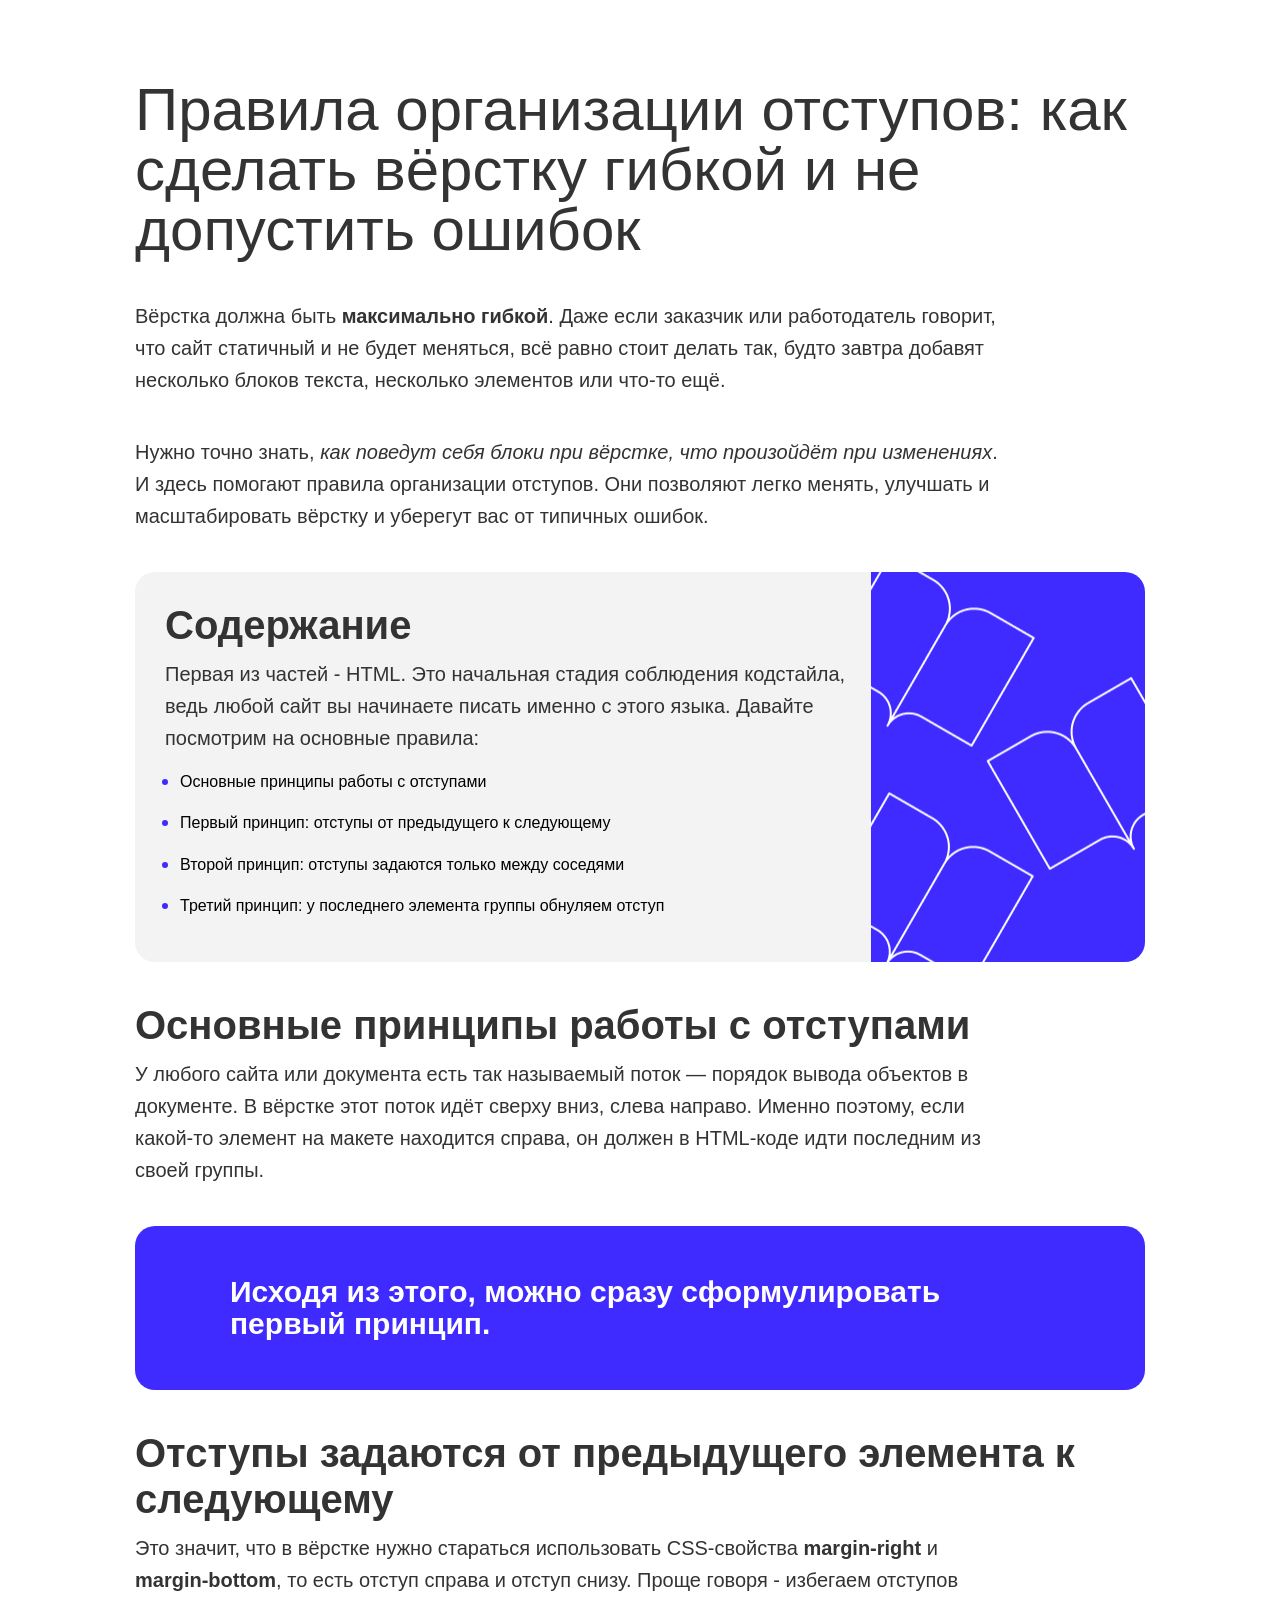
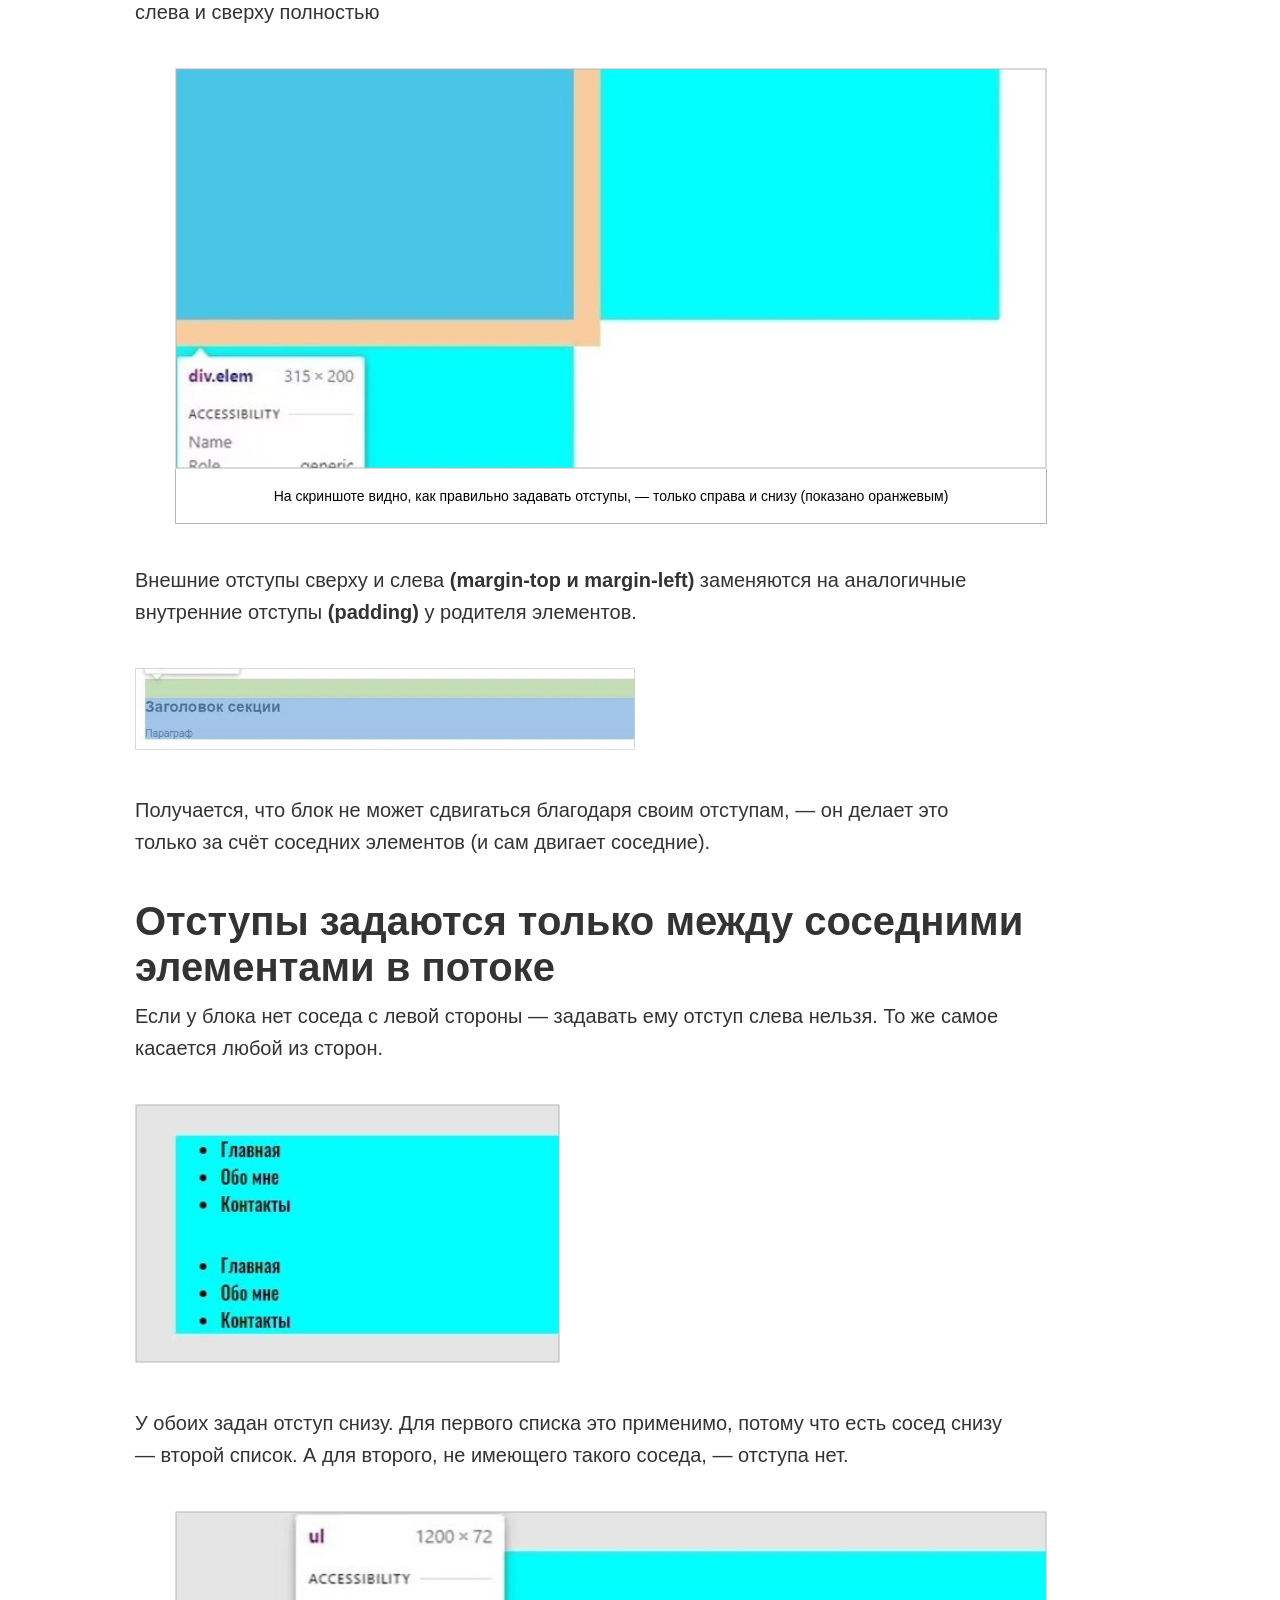
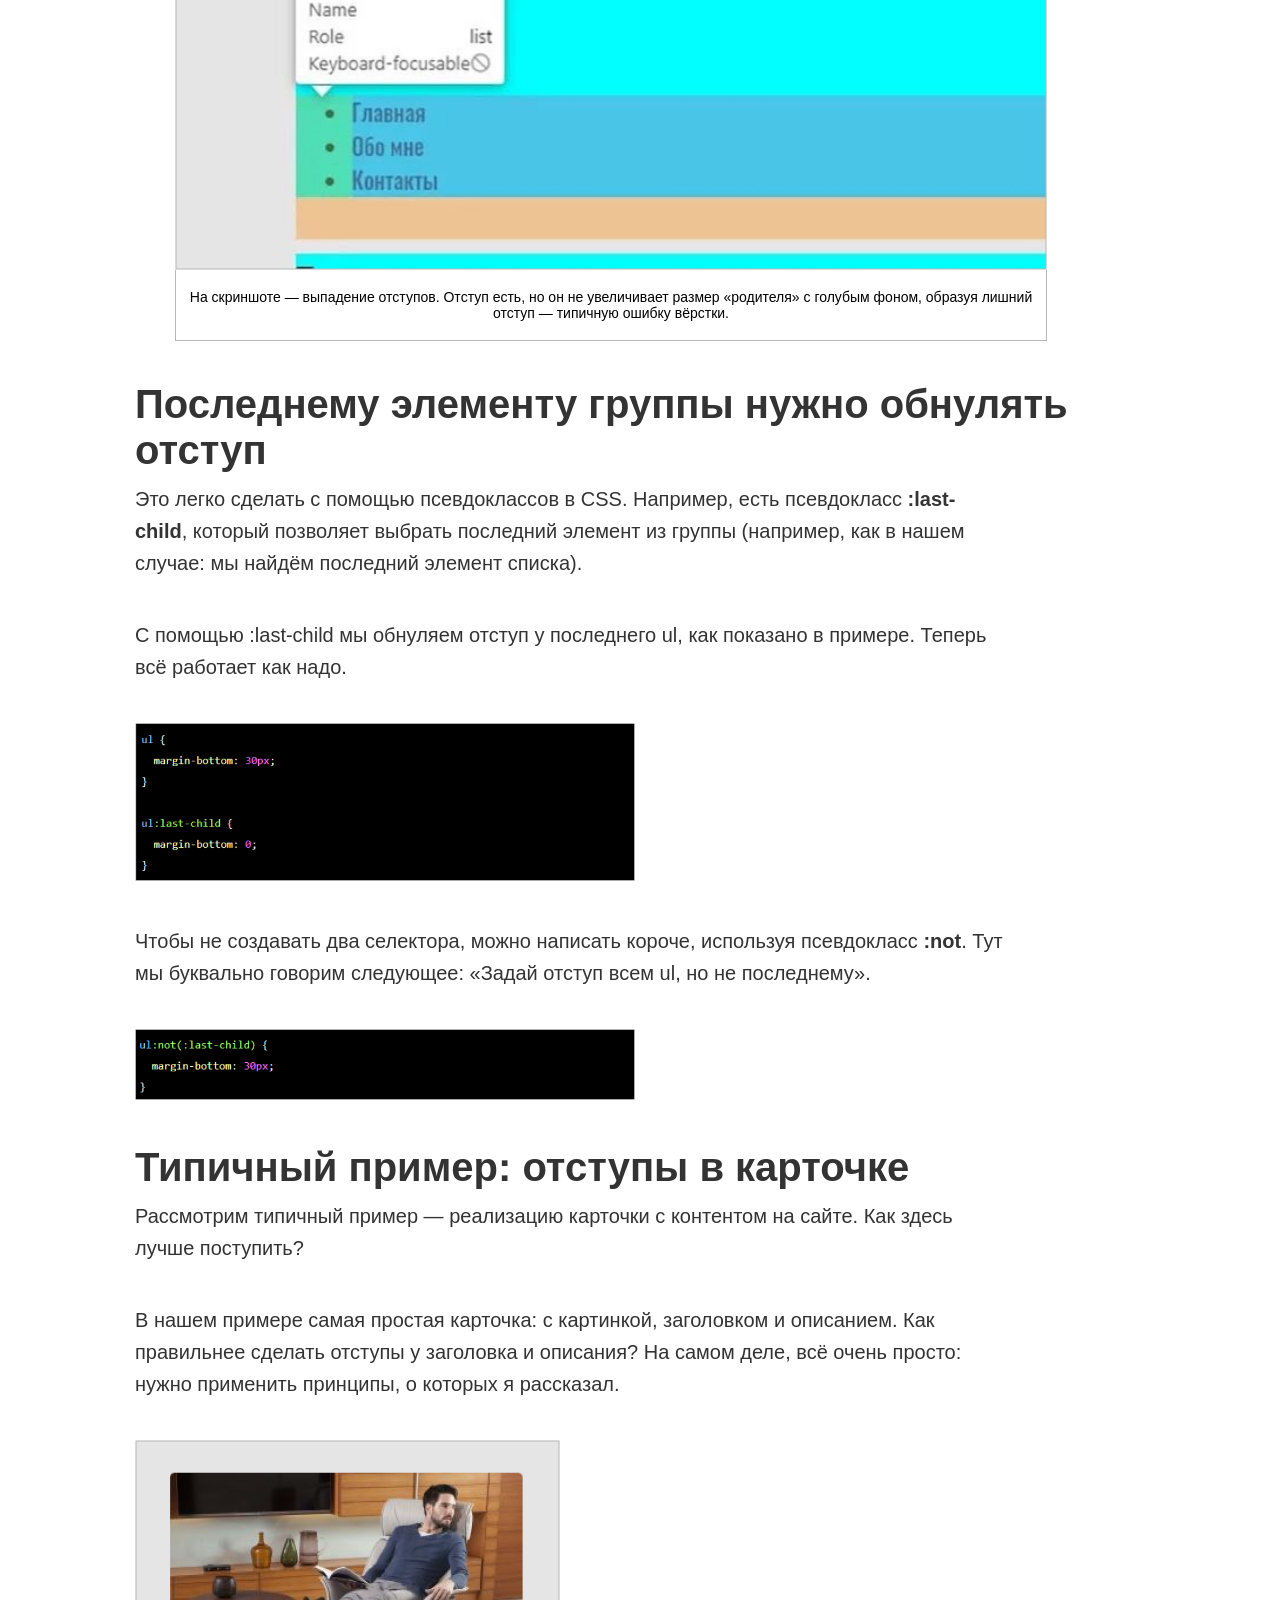
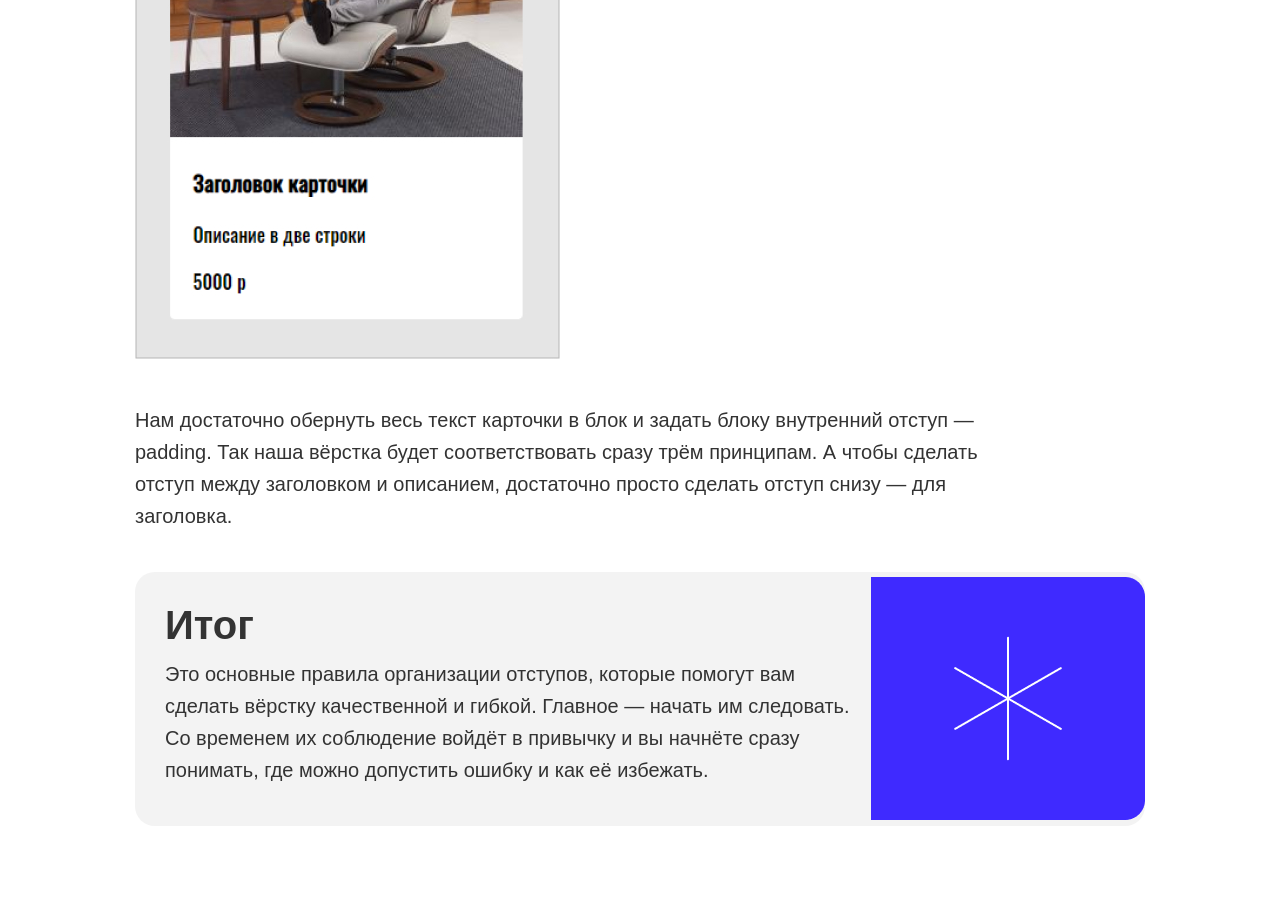
==== commit db4a0866: "completed 4.17" ====
--- a/article.html
+++ b/article.html
@@ -29,7 +29,7 @@
 
     </div>
 
-    <div class="gray-box">
+    <div class="gray-box decorate-first">
       <h2 class="second-title">Содержание</h2>
       <p class="text">Первая из частей - HTML. Это начальная стадия соблюдения кодстайла, ведь любой сайт вы начинаете писать именно с
         этого языка. Давайте посмотрим на основные правила:
@@ -49,7 +49,7 @@
         поток идёт сверху вниз, слева направо. Именно поэтому, если какой-то элемент на макете находится справа, он должен
         в HTML-коде идти последним из своей группы.
       </p>
-      <p class="text">Исходя из этого, можно сразу сформулировать первый принцип.</p>
+      <p class="text blue-box">Исходя из этого, можно сразу сформулировать первый принцип.</p>
     </div>
 
     <div>
@@ -57,8 +57,8 @@
       <p class="text">Это значит, что в вёрстке нужно стараться использовать CSS-свойства <b>margin-right</b> и <b>margin-bottom</b>,
         то есть отступ справа и отступ снизу. Проще говоря - избегаем отступов слева и сверху полностью</p>
       <figure class="figure">
-        <img src="img/1.jpg" alt="Первое изображение" width="500">
-        <figcaption>На скриншоте видно, как правильно задавать отступы, — только справа и снизу (показано оранжевым)
+        <img src="img/1.jpg" alt="Первое изображение">
+        <figcaption class="figure-caption">На скриншоте видно, как правильно задавать отступы, — только справа и снизу (показано оранжевым)
         </figcaption>
       </figure>
       <p class="text">Внешние отступы сверху и слева <b>(margin-top и margin-left)</b> заменяются на аналогичные внутренние отступы
@@ -77,7 +77,7 @@
       <p class="text">У обоих задан отступ снизу. Для первого списка это применимо, потому что есть сосед снизу — второй список. А для
         второго, не имеющего такого соседа, — отступа нет.</p>
       <figure class="figure">
-        <img class="img" src="img/4.jpg" alt="Четвертое изображение" width="500">
+        <img src="img/4.jpg" alt="Четвертое изображение">
         <figcaption>На скриншоте — выпадение отступов. Отступ есть, но он не увеличивает размер «родителя» с голубым
           фоном, образуя лишний отступ — типичную ошибку вёрстки.</figcaption>
       </figure>
@@ -106,7 +106,7 @@
         сделать отступ снизу — для заголовка.</p>
     </div>
 
-    <div class="gray-box">
+    <div class="gray-box decorate-second">
       <h2 class="second-title">Итог</h2>
       <p class="text">Это основные правила организации отступов, которые помогут вам сделать вёрстку качественной и гибкой. Главное —
         начать им следовать. Со временем их соблюдение войдёт в привычку и вы начнёте сразу понимать, где можно допустить
--- a/css/style.css
+++ b/css/style.css
@@ -18,7 +18,7 @@
 }
 
 body {
-	font-family: 'font', sans-serif;
+	font-family: Arial, Verdana, sans-serif;
 }
 
 .main-content {
@@ -43,10 +43,24 @@
 .link {
   display: inline-block;
   padding: 24px 49px;
+  font-weight: 700;
+  font-size: 18px;
+  background-color: #3f2aff;
 }
 
 .link:not(:last-child) {
   margin-right: 25px;
+}
+
+.download {
+  font-weight: 700;
+  font-size: 18px;
+  color: #3f2aff;
+  padding-left: 25px;
+  background-image: url("/img/download.png");
+  background-position: left center;
+  background-size: 20px 20px;
+  background-repeat: no-repeat;
 }
 
 .container {
@@ -58,28 +72,63 @@
 .first-title {
   margin-top: 0;
   margin-bottom: 40px;
+  font-weight: 400;
+  font-size: 60px;
+  line-height: 60px;
+  color: #333;
 }
 
 .second-title {
   margin-top: 0;
   margin-bottom: 10px;
+  font-size: 40px;
+  line-height: 46px;
+  color: #333;
 }
 
 .third-title {
   margin-top: 0;
   margin-bottom: 10px;
+  font-weight: 400;
+  font-size: 30px;
+  line-height: 34px;
+  color: #333;
 }
 
 .text {
   width: 872px;
   margin-top: 0;
   margin-bottom: 40px;
+  font-weight: 400;
+  font-size: 20px;
+  line-height: 32px;
+  color: #333;
 }
 
 .gray-box {
   border-radius: 20px;
   padding: 30px;
   background-color: #f3f3f3;
+  background-position: right center;
+  background-repeat: no-repeat;
+}
+
+.decorate-first {
+  background-image: url(/img/decorate-1.png);
+}
+
+.decorate-second {
+  background-image: url(/img/decorate-2.png);
+}
+
+.blue-box {
+  border-radius: 20px;
+  padding: 50px 95px;
+  width: 100%;
+  font-weight: 700;
+  font-size: 30px;
+  color: white;
+  background-color: #3f2aff;
 }
 
 .gray-box:not(:last-child) {
@@ -93,6 +142,11 @@
 
 .list {
   padding-left: 15px;
+}
+
+.list-item::marker {
+  color: #3f2aff;
+  font-size: 1.2em;
 }
 
 .list-item:not(:last-child) {
@@ -109,4 +163,14 @@
   margin-top: 0;
   margin-bottom: 40px;
   width: 872px;
+  font-size: 0;
 }
+
+.figure figcaption {
+  border: 1px solid #b6b6b6;
+  border-top: 0px;
+  padding: 19px 0;
+  font-weight: 400;
+  font-size: 14px;
+  text-align: center;
+}
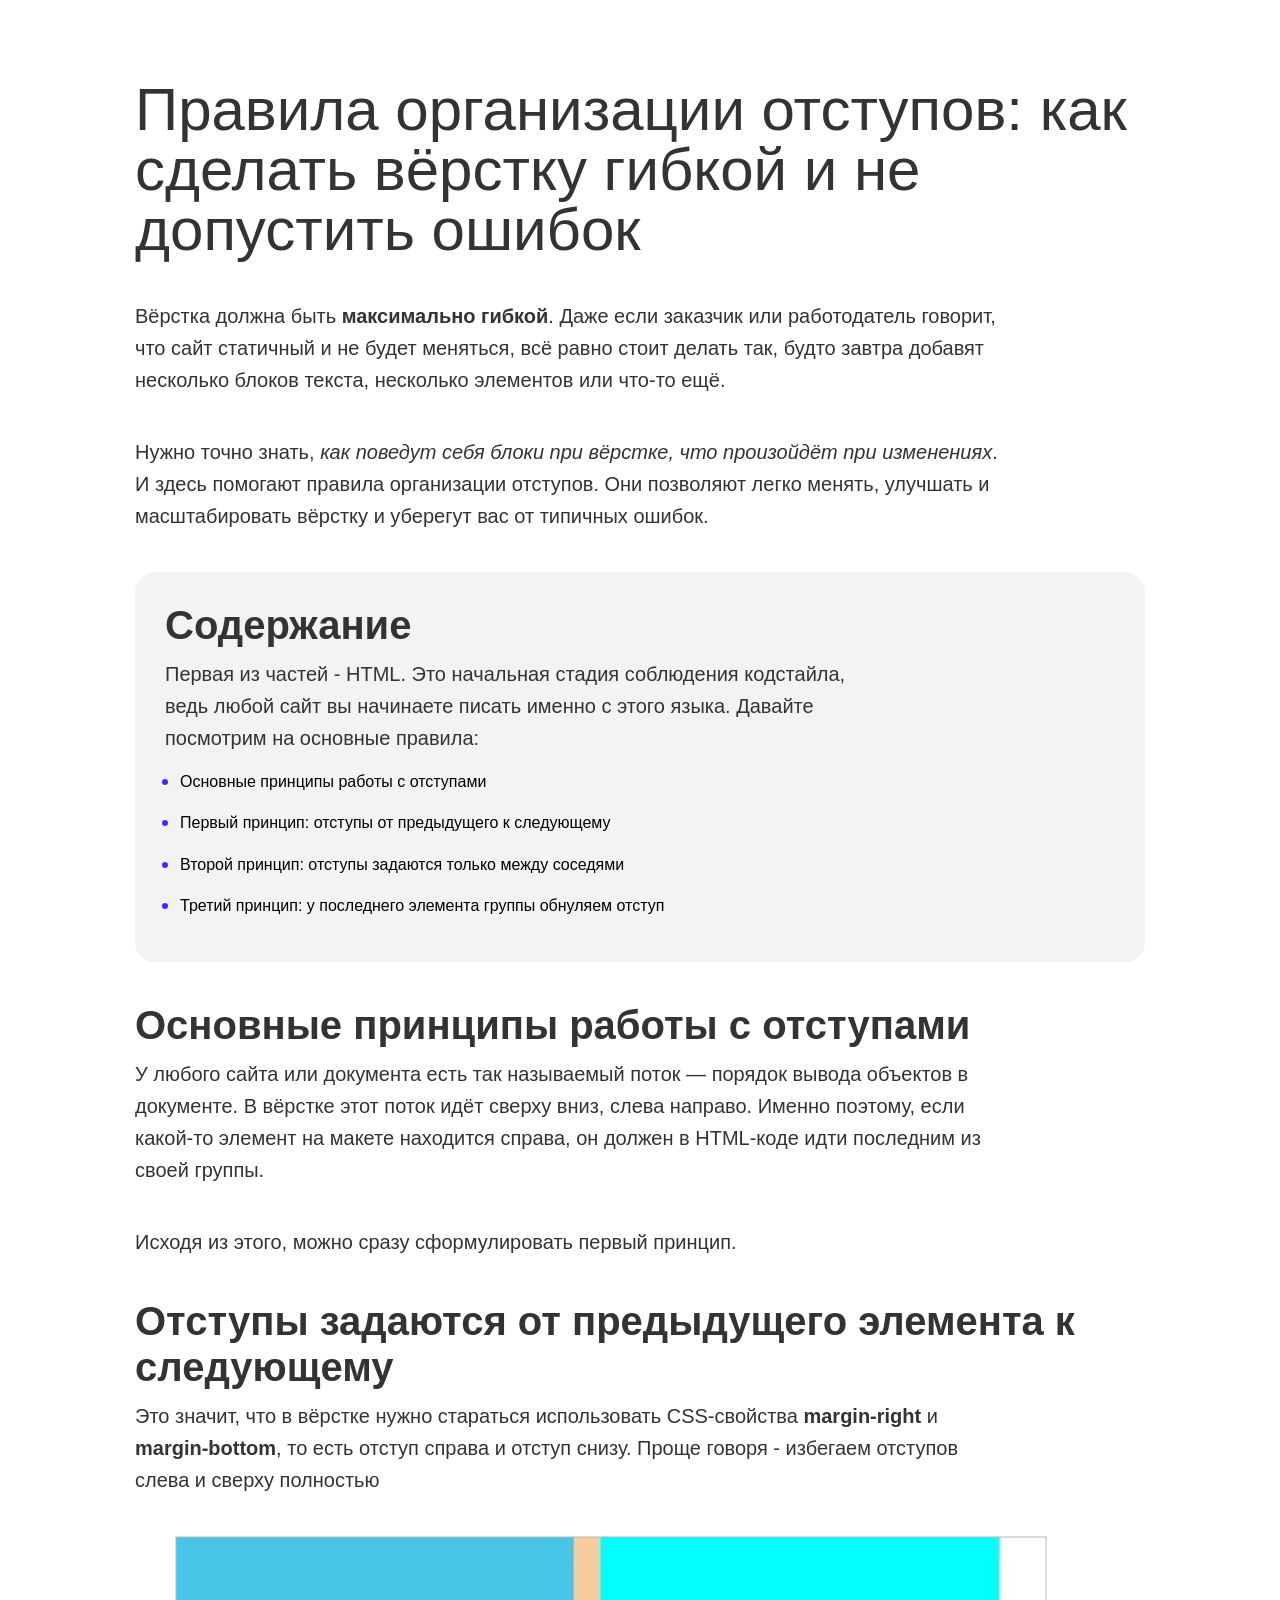
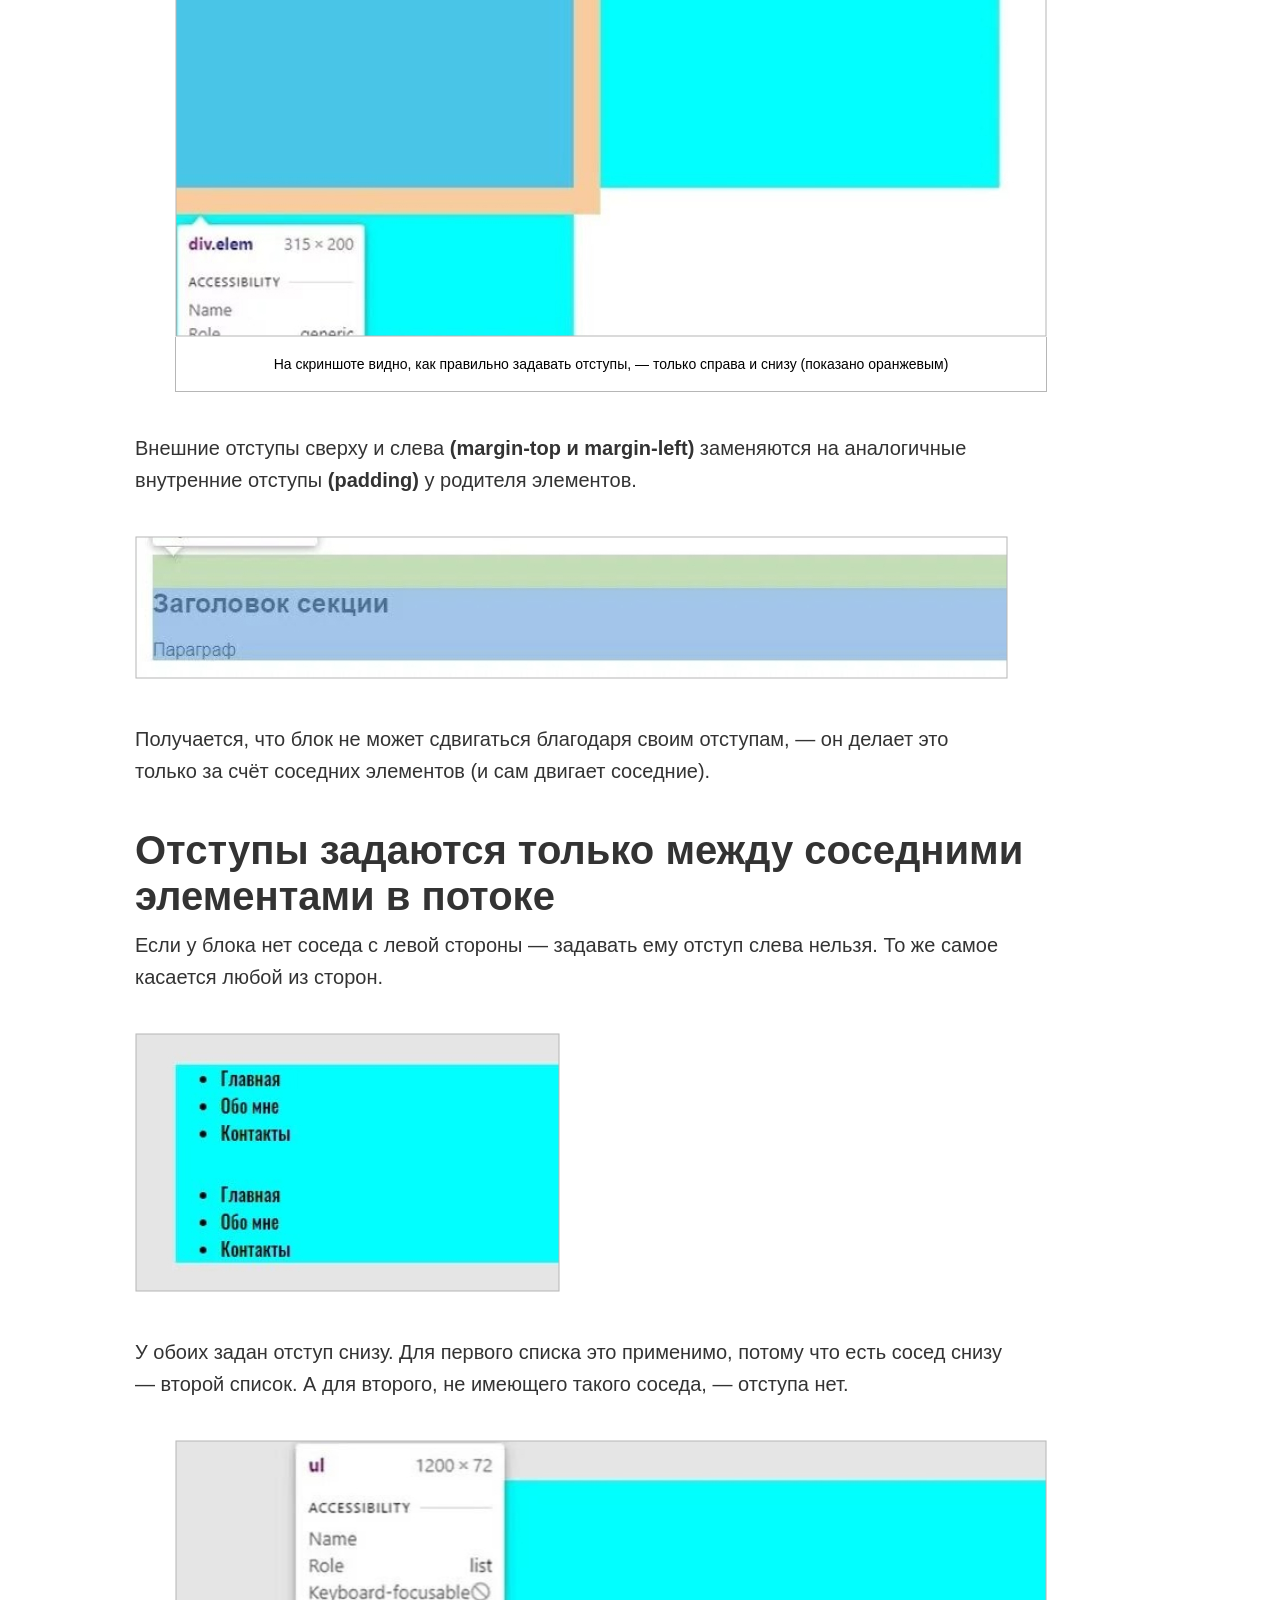
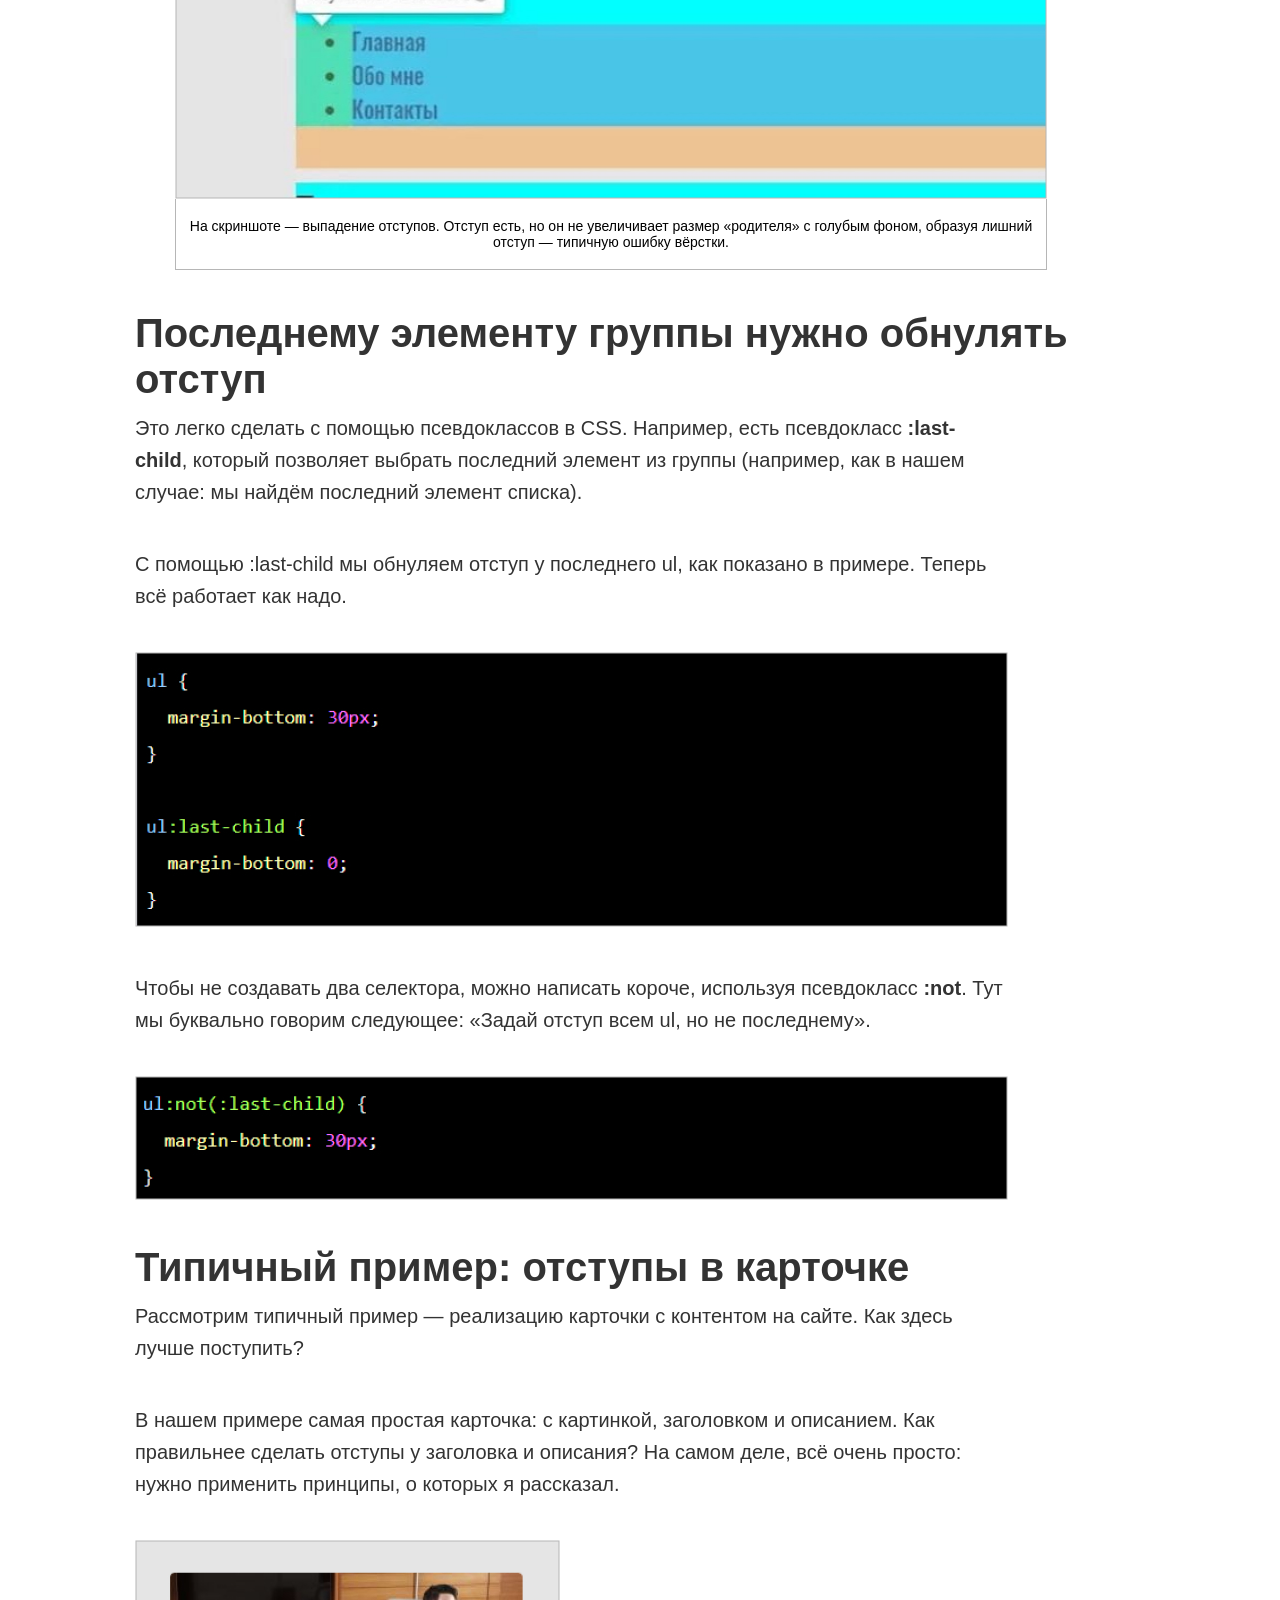
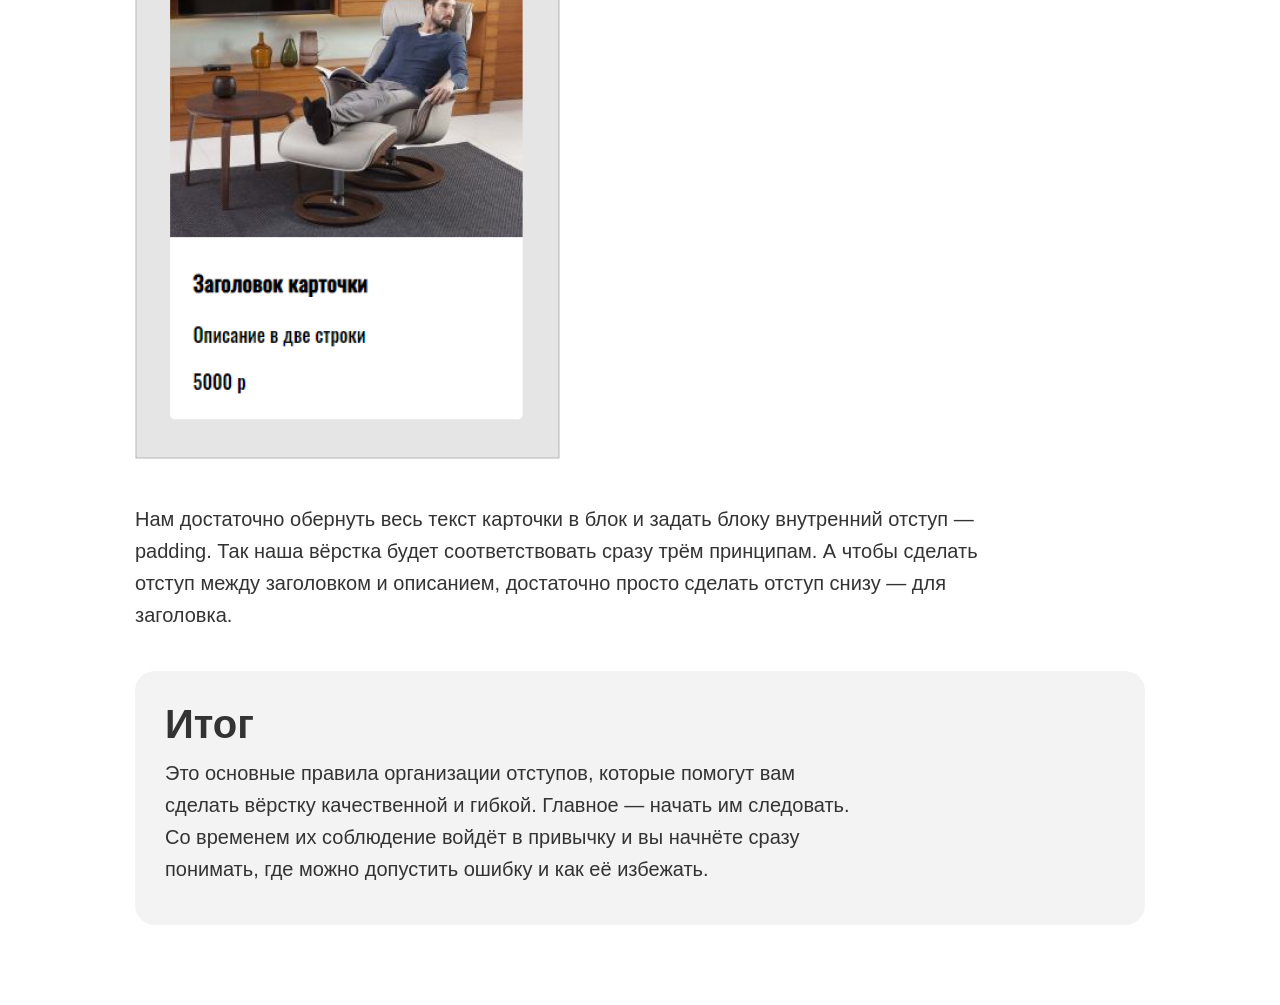
==== commit baf3f961: "img fixed" ====
--- a/article.html
+++ b/article.html
@@ -29,7 +29,7 @@
 
     </div>
 
-    <div class="gray-box decorate-first">
+    <div class="gray-box">
       <h2 class="second-title">Содержание</h2>
       <p class="text">Первая из частей - HTML. Это начальная стадия соблюдения кодстайла, ведь любой сайт вы начинаете писать именно с
         этого языка. Давайте посмотрим на основные правила:
@@ -49,7 +49,7 @@
         поток идёт сверху вниз, слева направо. Именно поэтому, если какой-то элемент на макете находится справа, он должен
         в HTML-коде идти последним из своей группы.
       </p>
-      <p class="text blue-box">Исходя из этого, можно сразу сформулировать первый принцип.</p>
+      <p class="text">Исходя из этого, можно сразу сформулировать первый принцип.</p>
     </div>
 
     <div>
@@ -58,13 +58,13 @@
         то есть отступ справа и отступ снизу. Проще говоря - избегаем отступов слева и сверху полностью</p>
       <figure class="figure">
         <img src="img/1.jpg" alt="Первое изображение">
-        <figcaption class="figure-caption">На скриншоте видно, как правильно задавать отступы, — только справа и снизу (показано оранжевым)
+        <figcaption>На скриншоте видно, как правильно задавать отступы, — только справа и снизу (показано оранжевым)
         </figcaption>
       </figure>
       <p class="text">Внешние отступы сверху и слева <b>(margin-top и margin-left)</b> заменяются на аналогичные внутренние отступы
         <b>(padding)</b> у родителя элементов.
       </p>
-      <img class="img" src="img/2.jpg" alt="Второе изображение" width="500">
+      <img class="img" src="img/2.jpg" alt="Второе изображение">
       <p class="text">Получается, что блок не может сдвигаться благодаря своим отступам, — он делает это только за счёт соседних
         элементов (и сам двигает соседние).</p>
     </div>
@@ -89,10 +89,10 @@
         выбрать последний элемент из группы (например, как в нашем случае: мы найдём последний элемент списка).</p>
       <p class="text">С помощью :last-child мы обнуляем отступ у последнего ul, как показано в примере. Теперь всё работает как надо.
       </p>
-      <img class="img" src="img/5.jpg" alt="Пятое изображение" width="500">
+      <img class="img" src="img/5.jpg" alt="Пятое изображение">
       <p class="text">Чтобы не создавать два селектора, можно написать короче, используя псевдокласс <b>:not</b>. Тут мы буквально
         говорим следующее: «Задай отступ всем ul, но не последнему».</p>
-      <img class="img" src="img/6.jpg" alt="Шестое изображение" width="500">
+      <img class="img" src="img/6.jpg" alt="Шестое изображение">
     </div>
 
     <div>
@@ -106,7 +106,7 @@
         сделать отступ снизу — для заголовка.</p>
     </div>
 
-    <div class="gray-box decorate-second">
+    <div class="gray-box">
       <h2 class="second-title">Итог</h2>
       <p class="text">Это основные правила организации отступов, которые помогут вам сделать вёрстку качественной и гибкой. Главное —
         начать им следовать. Со временем их соблюдение войдёт в привычку и вы начнёте сразу понимать, где можно допустить
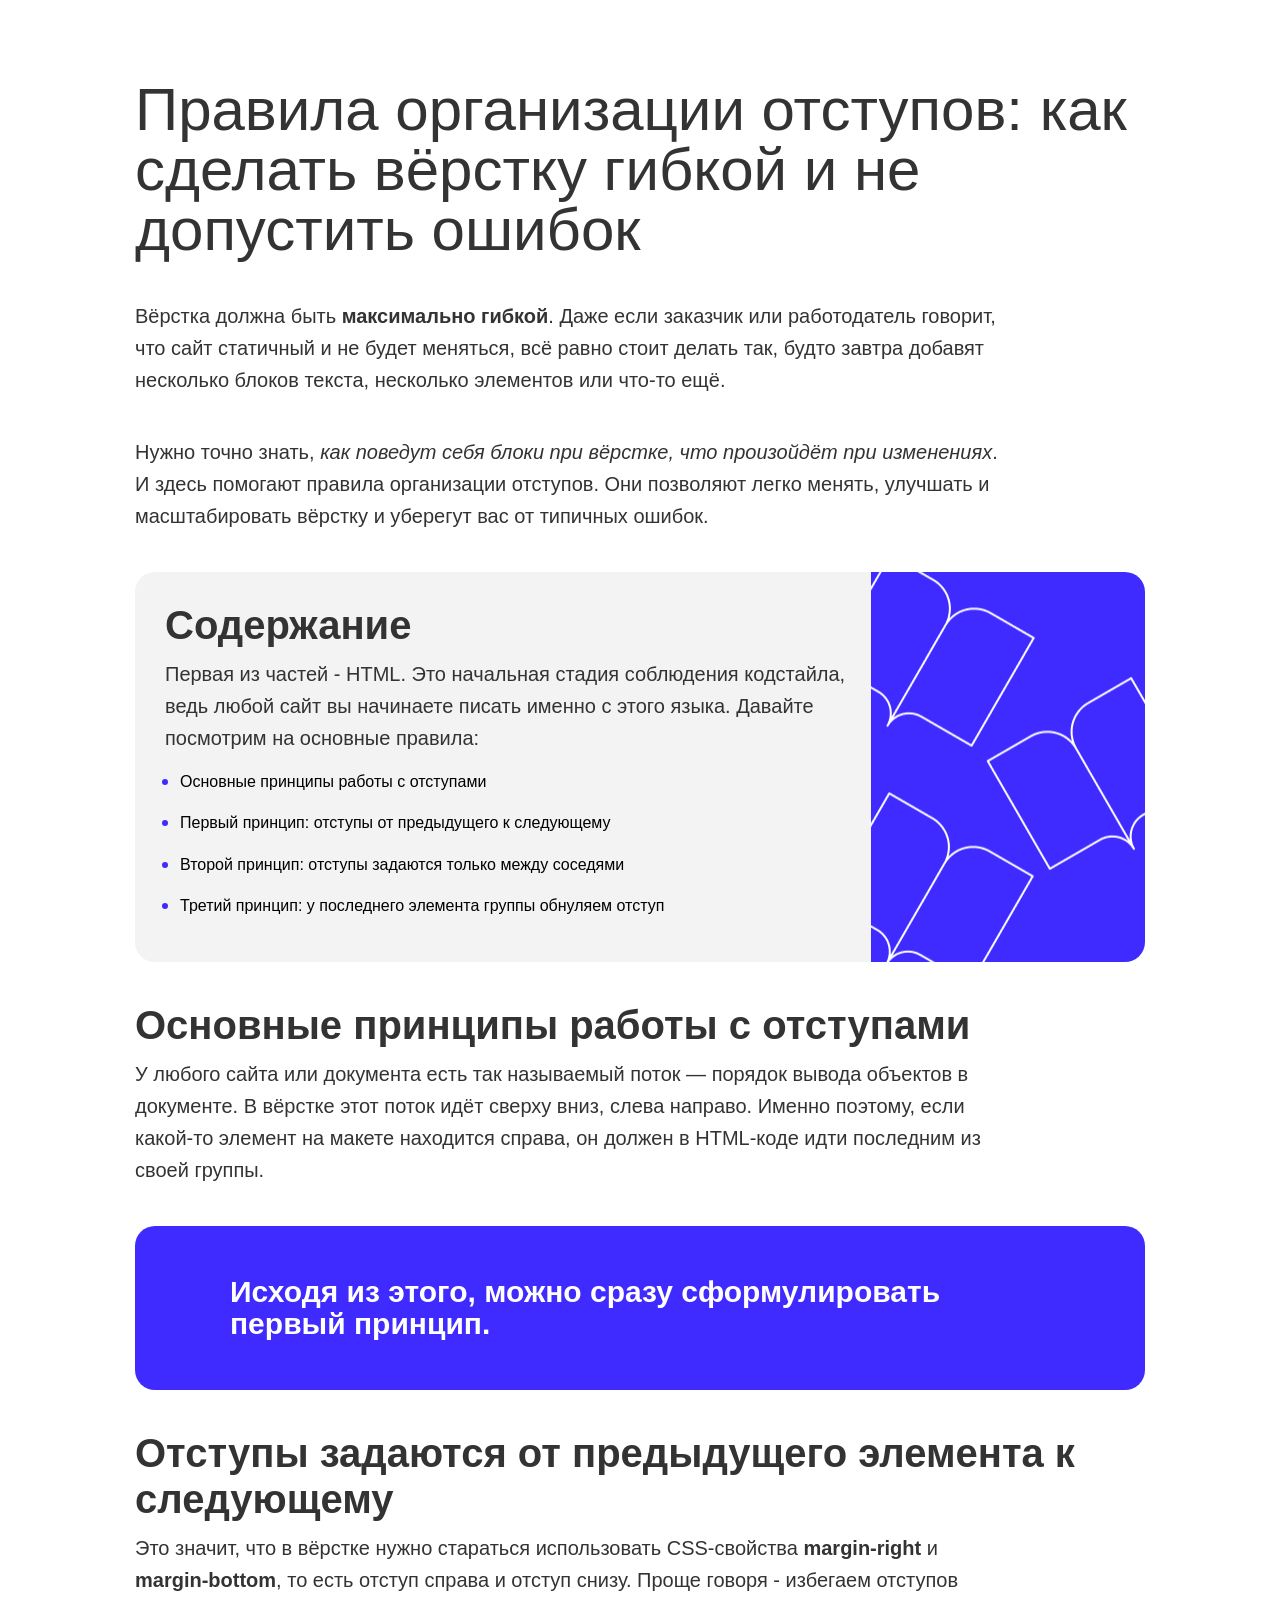
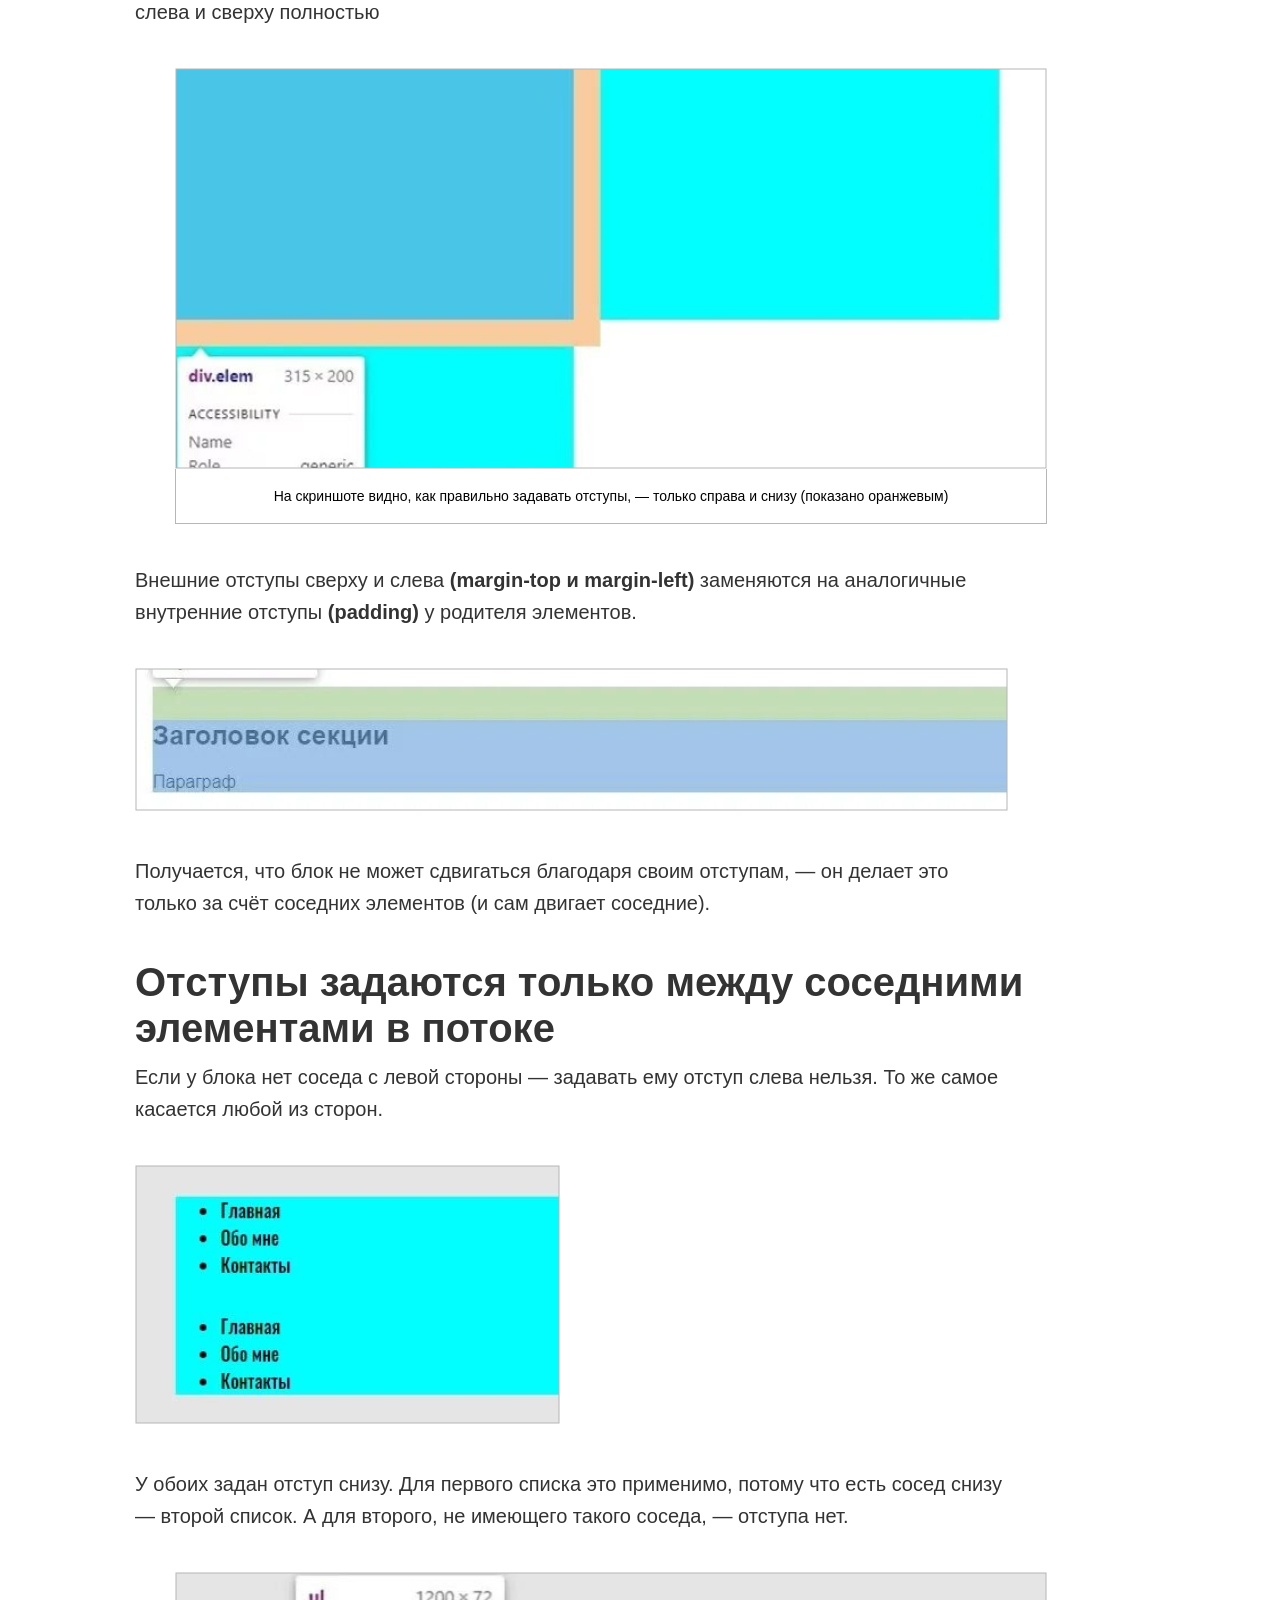
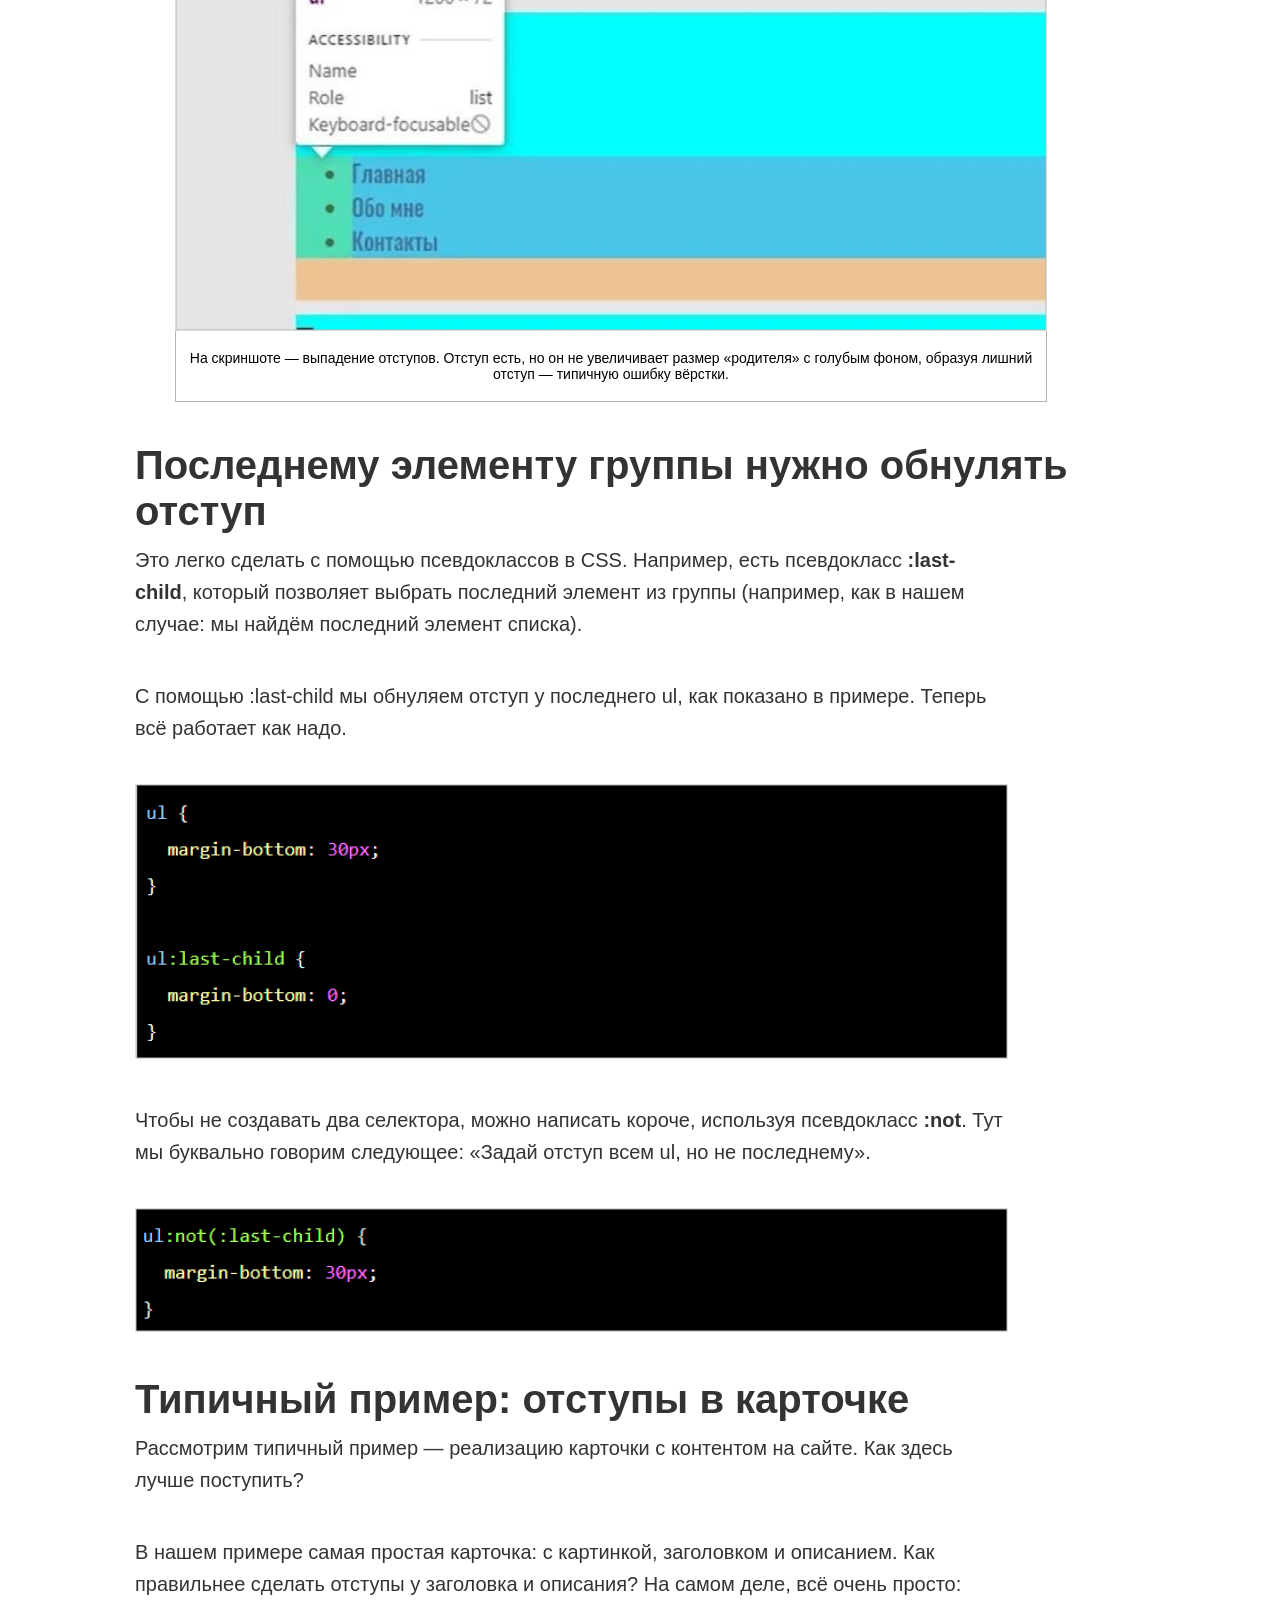
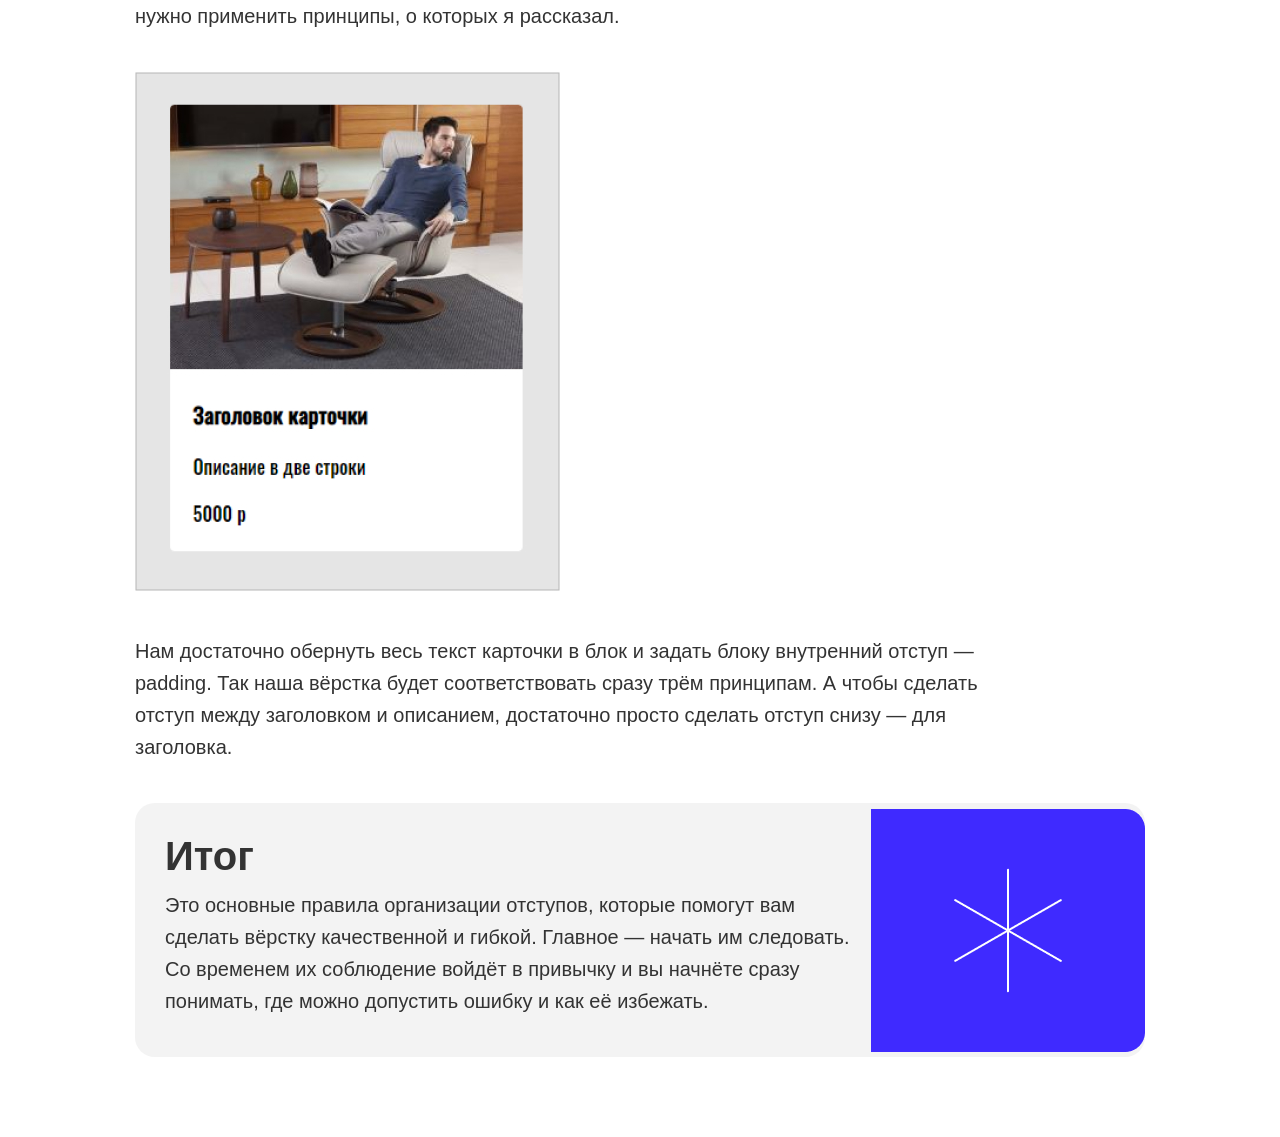
==== commit 97283f22: "img fix" ====
--- a/article.html
+++ b/article.html
@@ -29,7 +29,7 @@
 
     </div>
 
-    <div class="gray-box">
+    <div class="gray-box decorate-first">
       <h2 class="second-title">Содержание</h2>
       <p class="text">Первая из частей - HTML. Это начальная стадия соблюдения кодстайла, ведь любой сайт вы начинаете писать именно с
         этого языка. Давайте посмотрим на основные правила:
@@ -49,7 +49,7 @@
         поток идёт сверху вниз, слева направо. Именно поэтому, если какой-то элемент на макете находится справа, он должен
         в HTML-коде идти последним из своей группы.
       </p>
-      <p class="text">Исходя из этого, можно сразу сформулировать первый принцип.</p>
+      <p class="text blue-box">Исходя из этого, можно сразу сформулировать первый принцип.</p>
     </div>
 
     <div>
@@ -58,7 +58,7 @@
         то есть отступ справа и отступ снизу. Проще говоря - избегаем отступов слева и сверху полностью</p>
       <figure class="figure">
         <img src="img/1.jpg" alt="Первое изображение">
-        <figcaption>На скриншоте видно, как правильно задавать отступы, — только справа и снизу (показано оранжевым)
+        <figcaption class="figure-caption">На скриншоте видно, как правильно задавать отступы, — только справа и снизу (показано оранжевым)
         </figcaption>
       </figure>
       <p class="text">Внешние отступы сверху и слева <b>(margin-top и margin-left)</b> заменяются на аналогичные внутренние отступы
@@ -106,7 +106,7 @@
         сделать отступ снизу — для заголовка.</p>
     </div>
 
-    <div class="gray-box">
+    <div class="gray-box decorate-second">
       <h2 class="second-title">Итог</h2>
       <p class="text">Это основные правила организации отступов, которые помогут вам сделать вёрстку качественной и гибкой. Главное —
         начать им следовать. Со временем их соблюдение войдёт в привычку и вы начнёте сразу понимать, где можно допустить
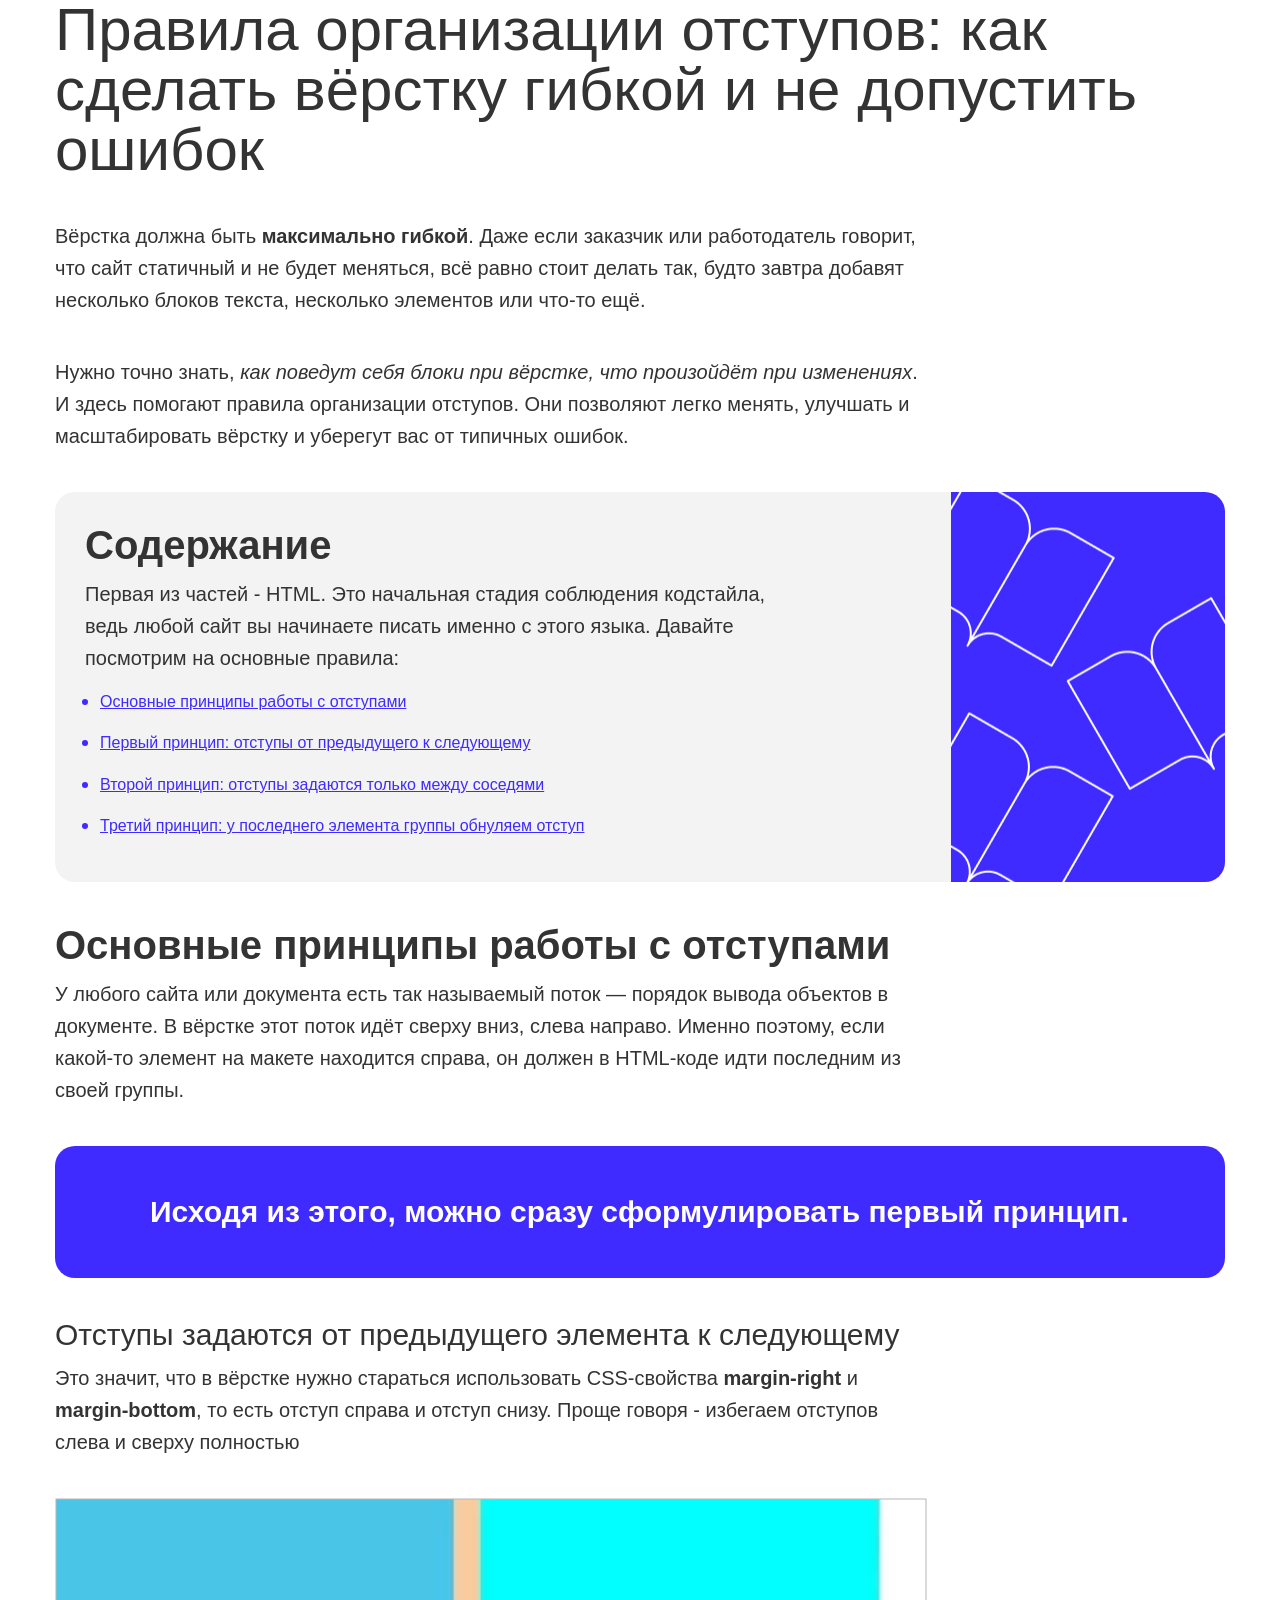
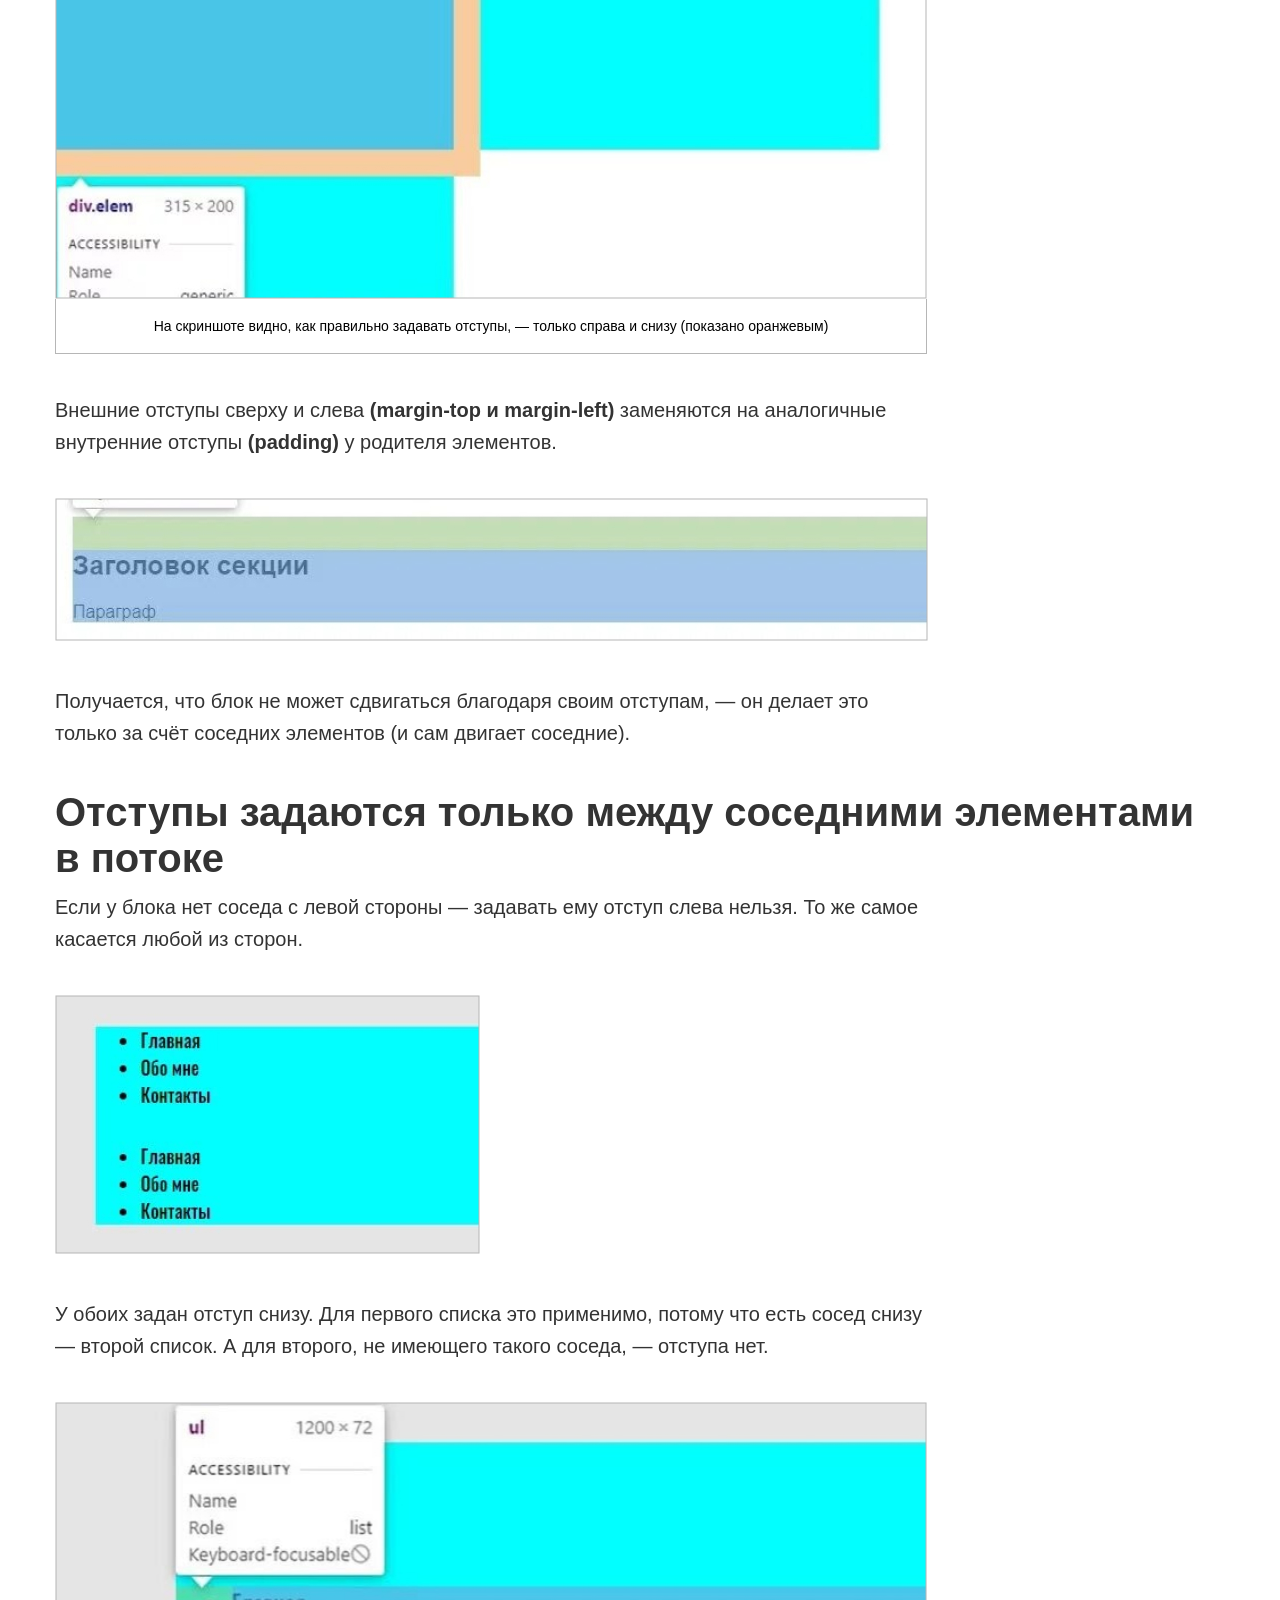
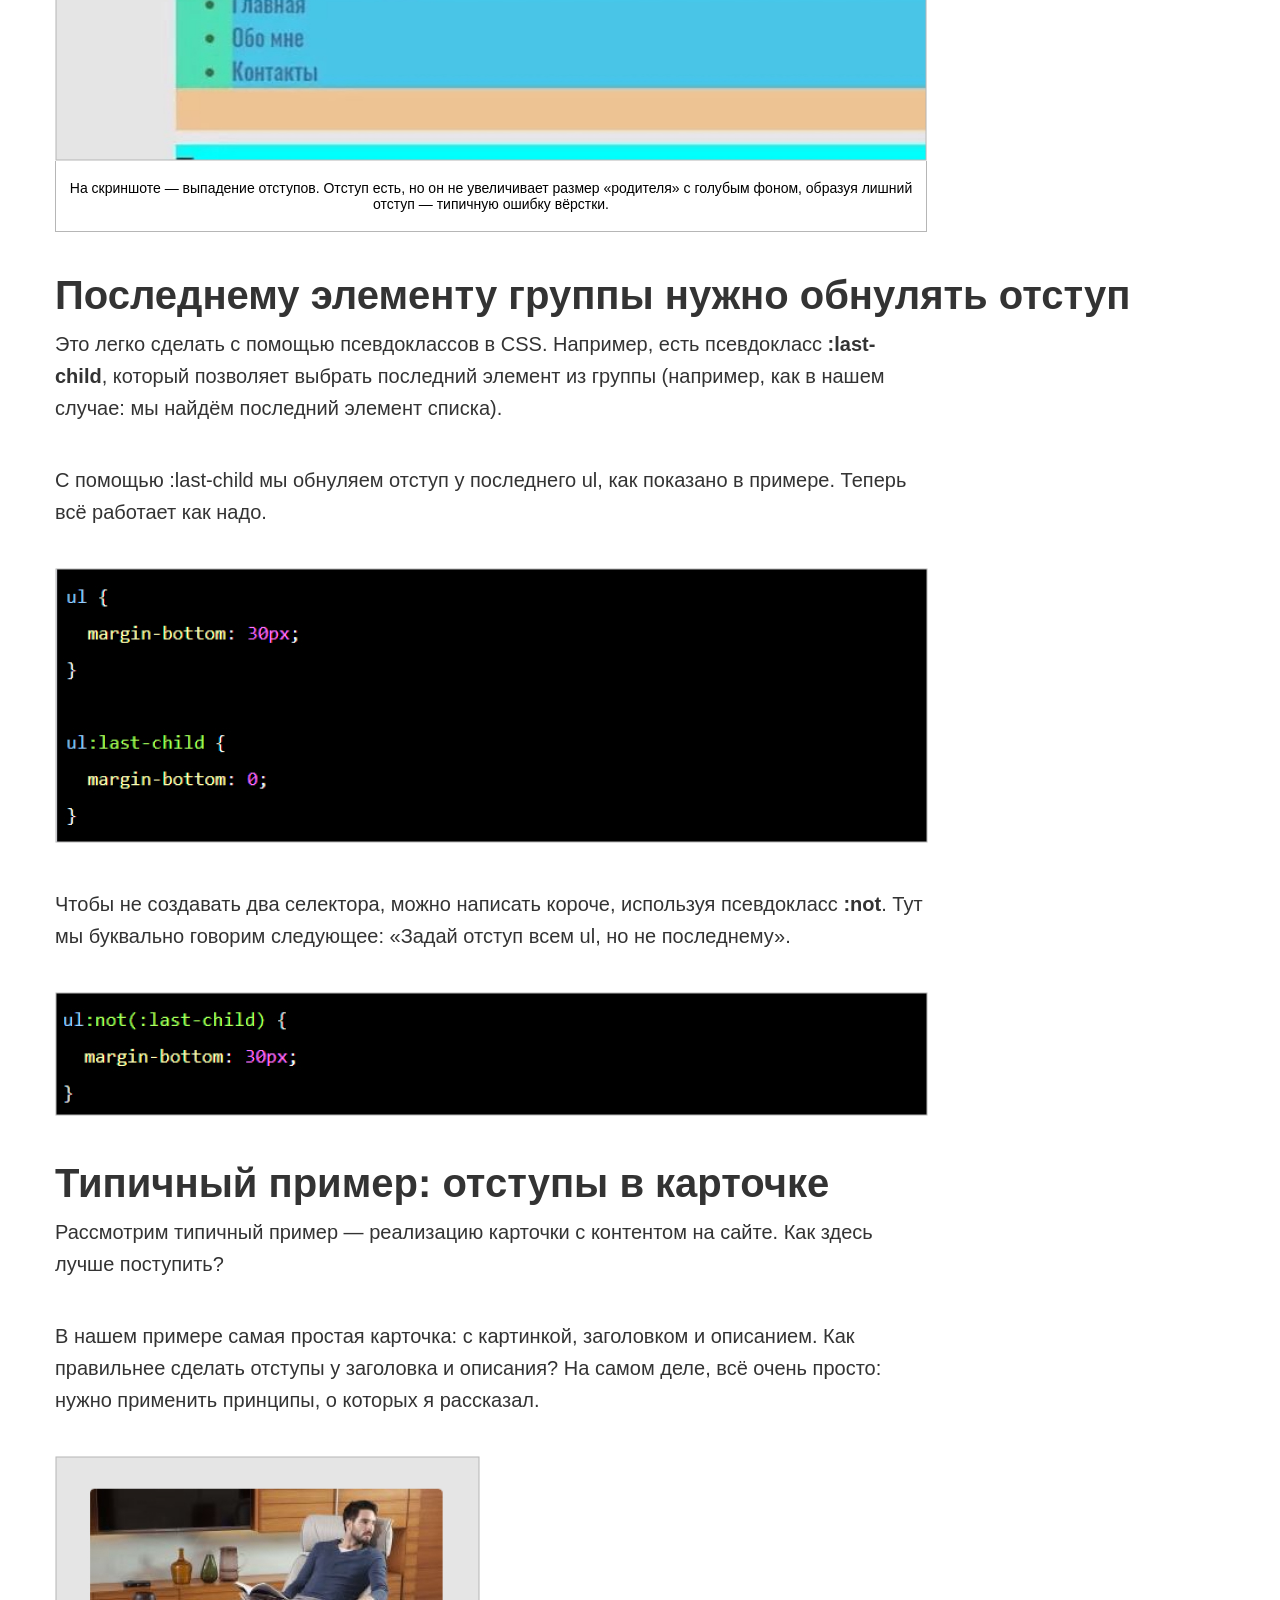
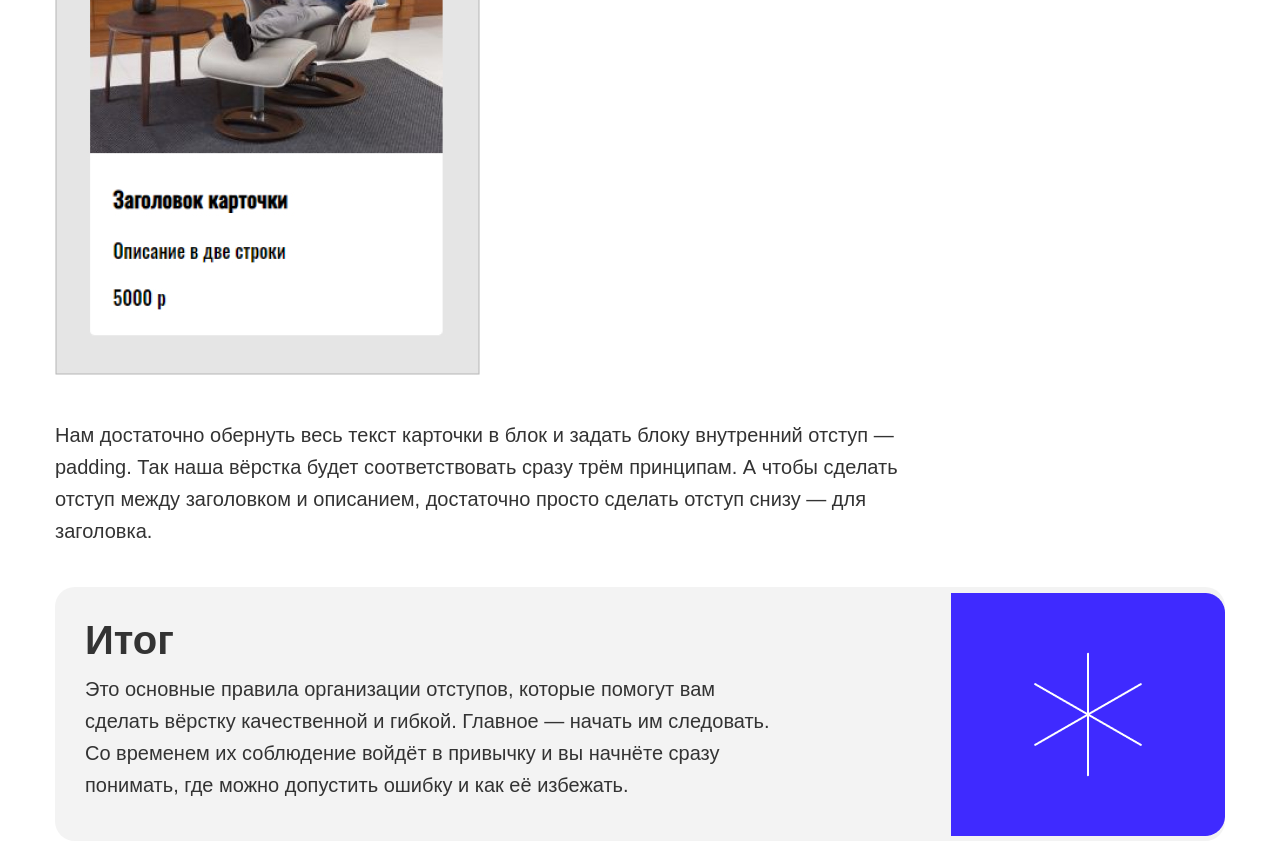
==== commit 9437ecd7: "fix for Task-4.17" ====
--- a/article.html
+++ b/article.html
@@ -53,7 +53,7 @@
     </div>
 
     <div>
-      <h2 id="secondHeader" class="second-title">Отступы задаются от предыдущего элемента к следующему</h2>
+      <h3 id="secondHeader" class="third-title">Отступы задаются от предыдущего элемента к следующему</h3>
       <p class="text">Это значит, что в вёрстке нужно стараться использовать CSS-свойства <b>margin-right</b> и <b>margin-bottom</b>,
         то есть отступ справа и отступ снизу. Проще говоря - избегаем отступов слева и сверху полностью</p>
       <figure class="figure">
--- a/css/style.css
+++ b/css/style.css
@@ -19,6 +19,10 @@
 
 body {
 	font-family: Arial, Verdana, sans-serif;
+}
+
+figure {
+  margin: 0;
 }
 
 .main-content {
@@ -65,7 +69,6 @@
 
 .container {
   margin: 0 auto;
-  padding: 80px;
   width: 1170px;
 }
 
@@ -144,6 +147,11 @@
   padding-left: 15px;
 }
 
+.list-item {
+  color: #3f2aff;
+  text-decoration: underline;
+}
+
 .list-item::marker {
   color: #3f2aff;
   font-size: 1.2em;
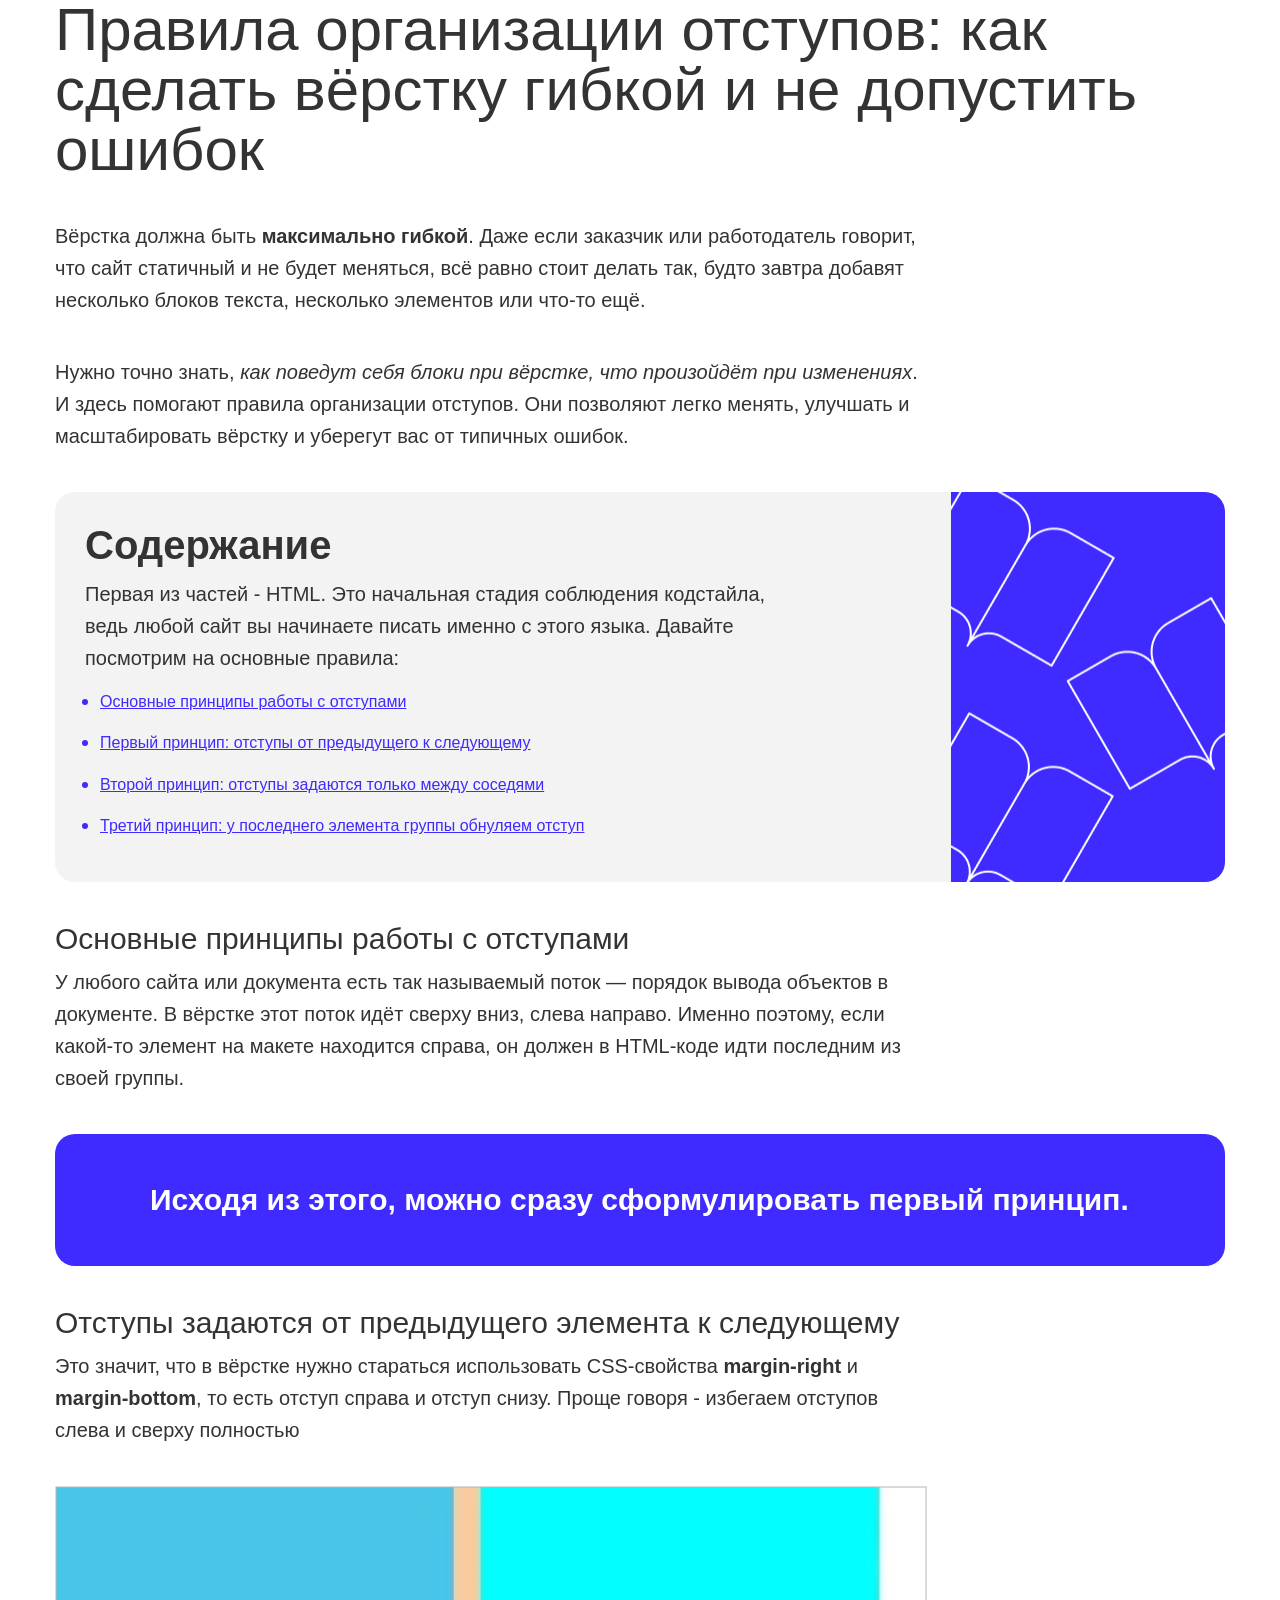
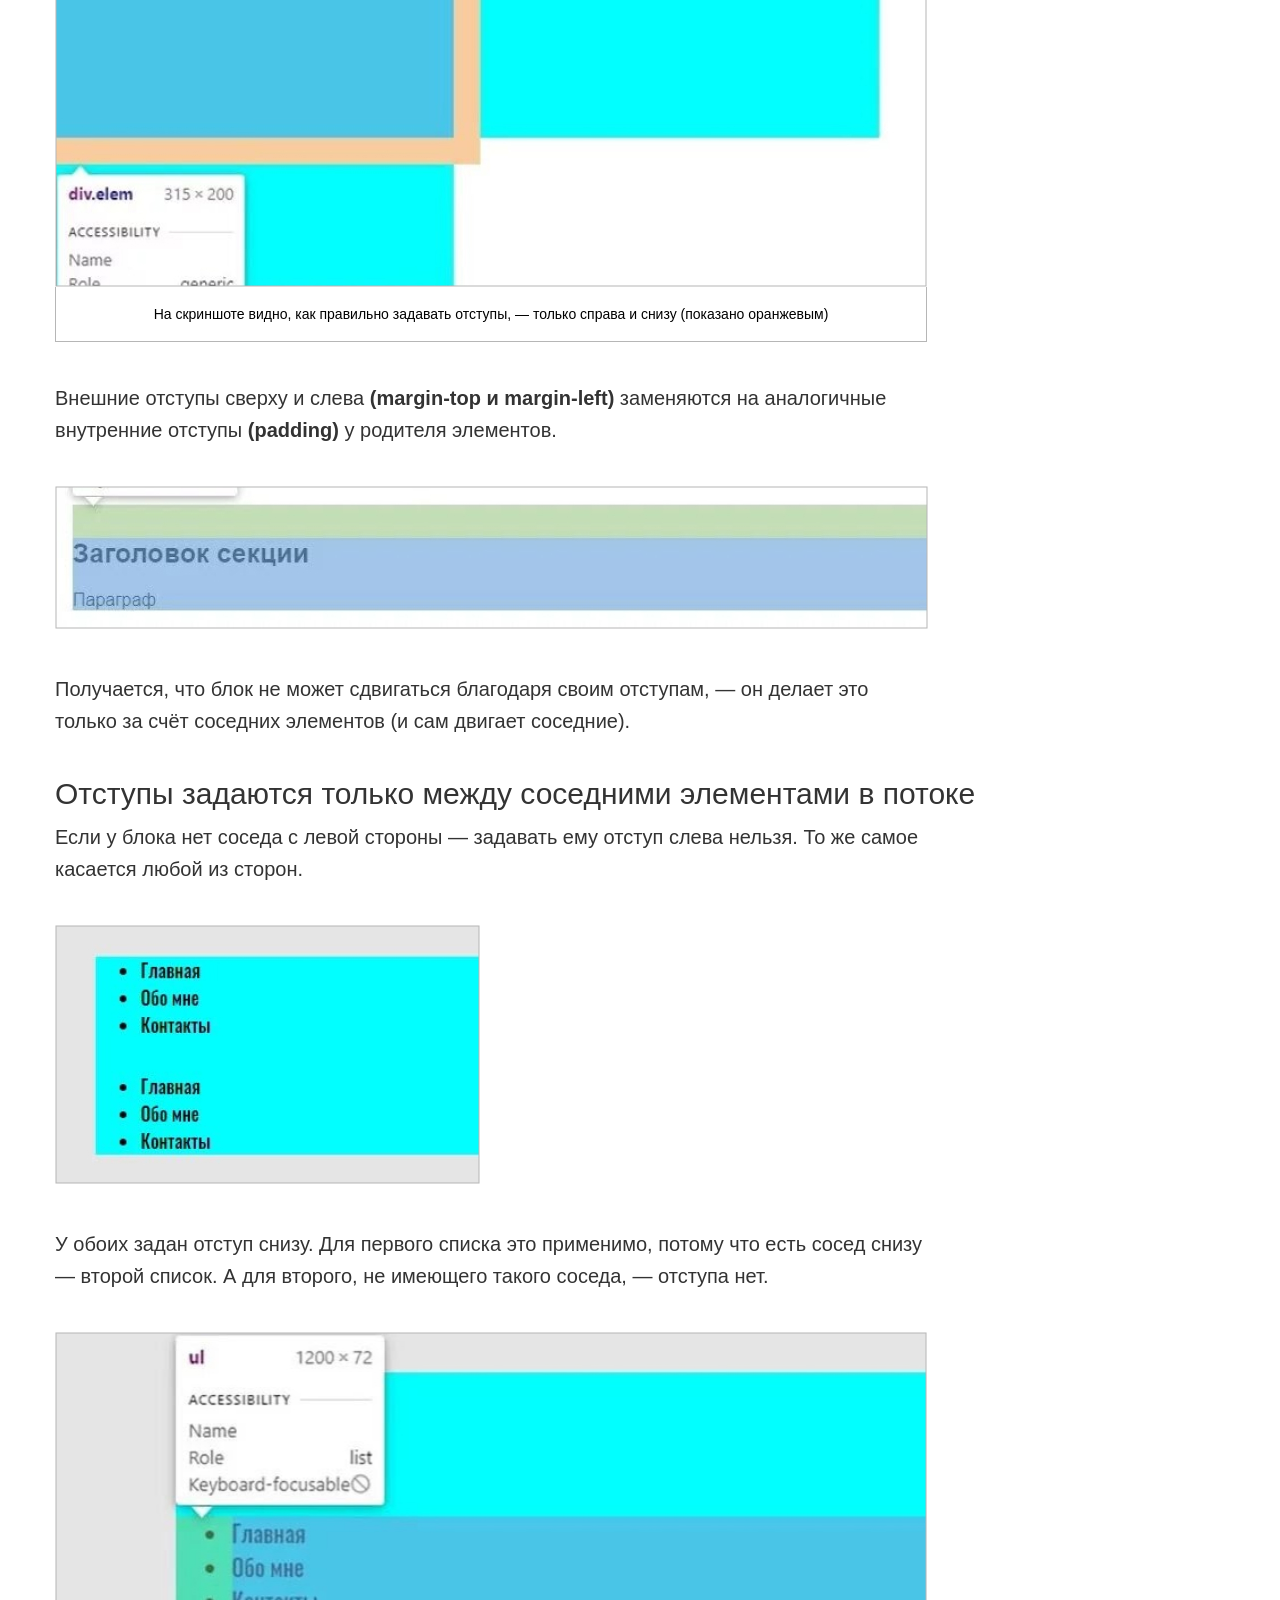
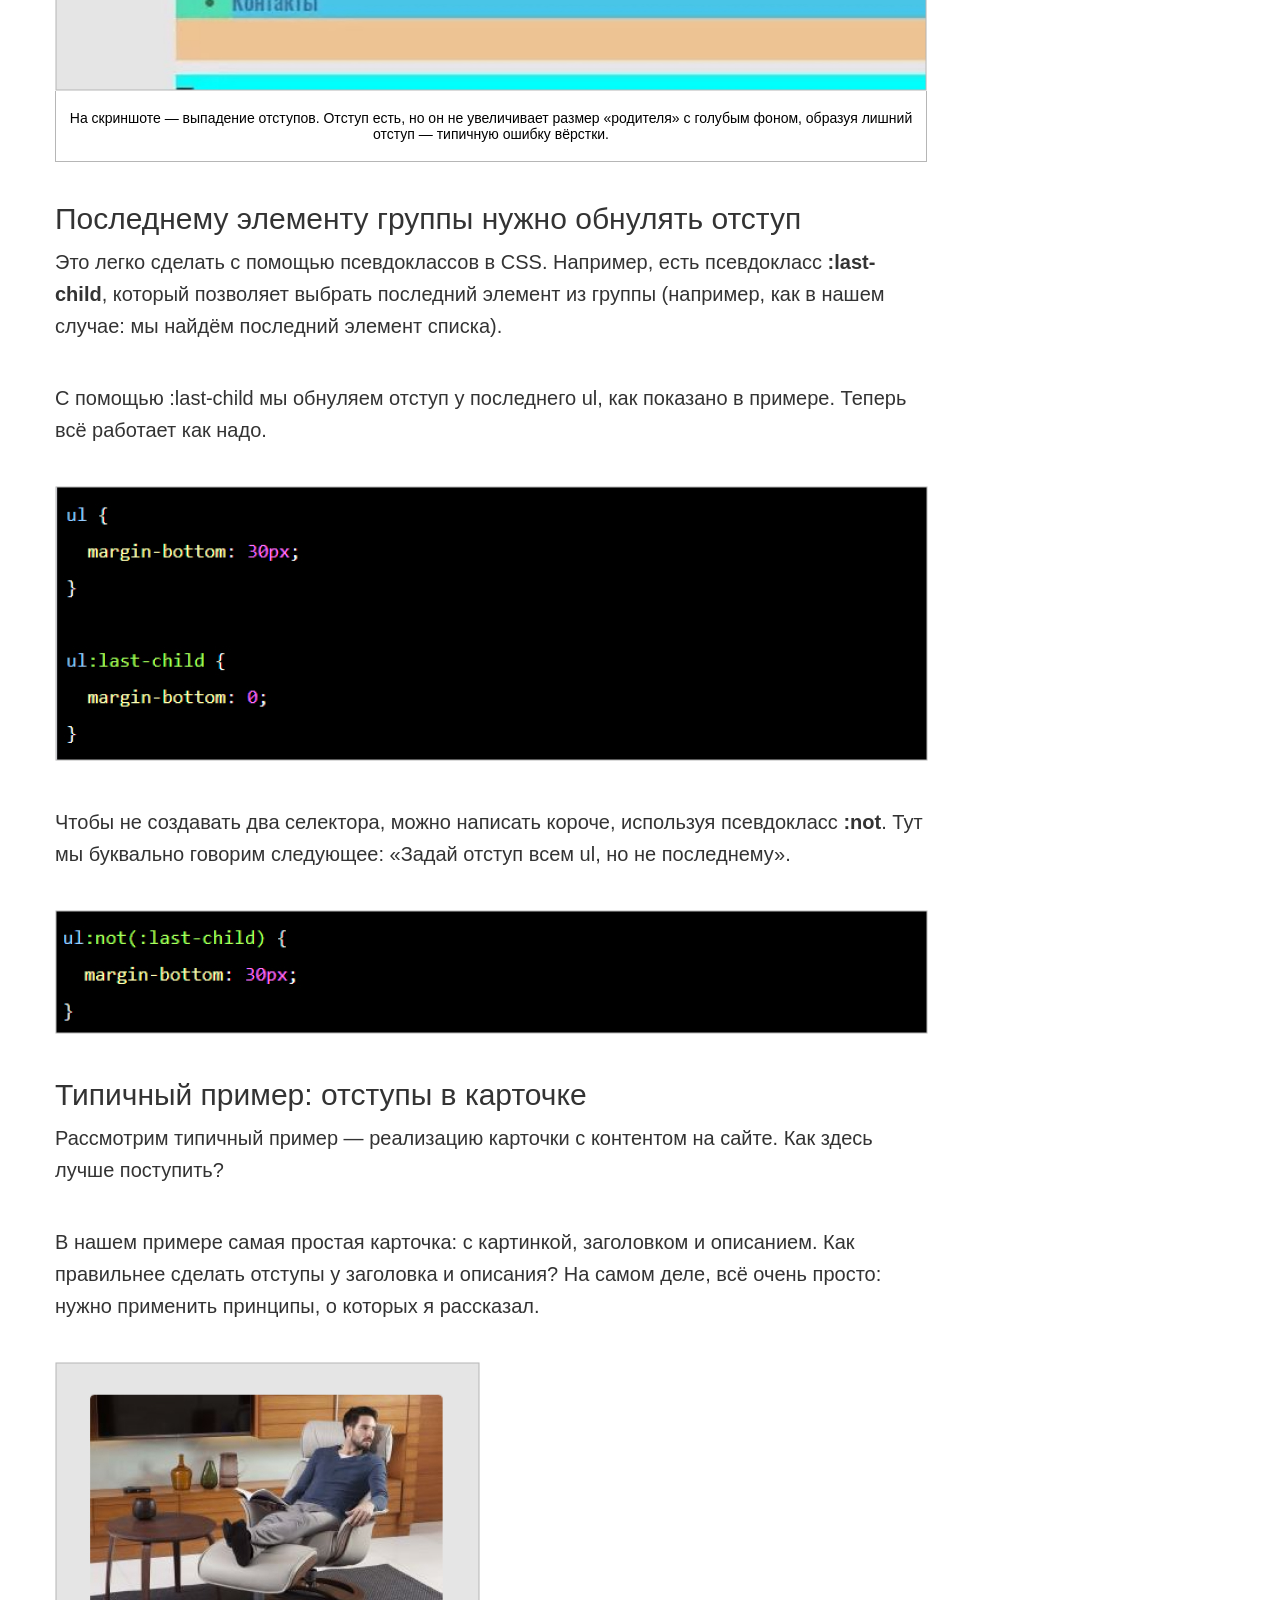
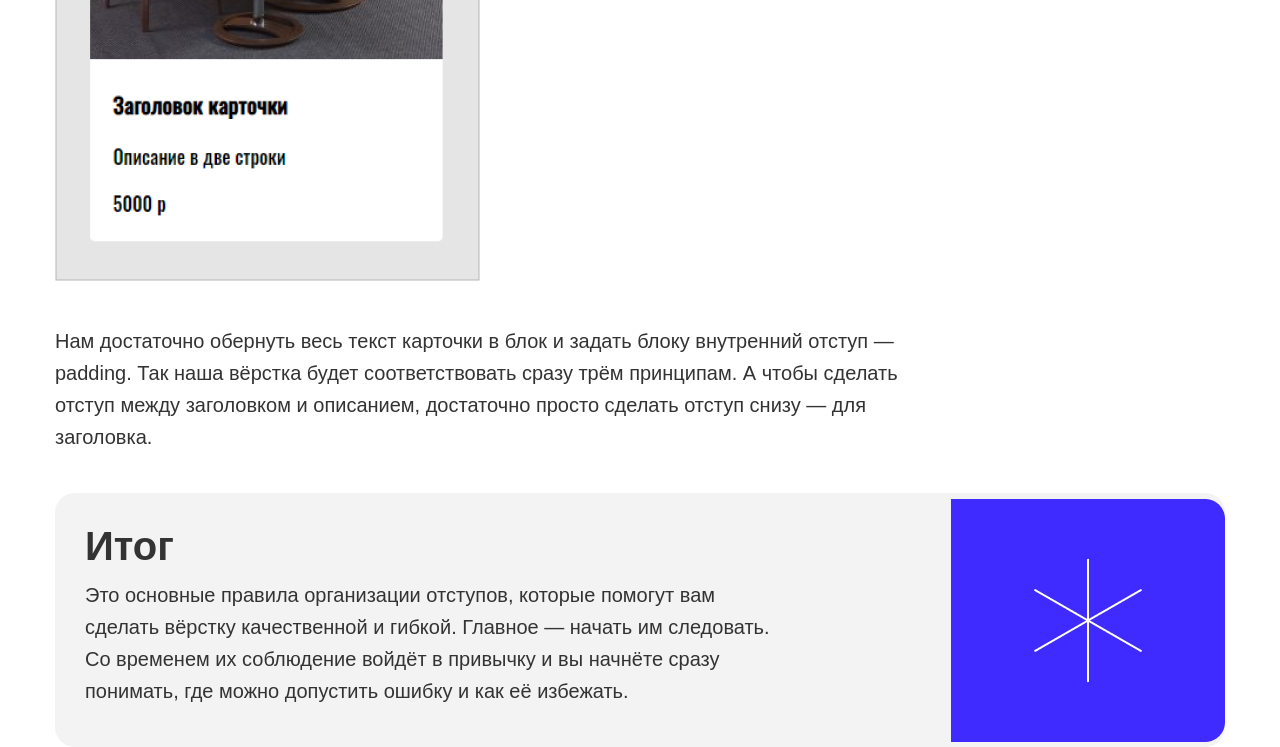
==== commit e3a99c2d: "fix headers" ====
--- a/article.html
+++ b/article.html
@@ -44,7 +44,7 @@
     </div>
 
     <div>
-      <h2 id="firstHeader" class="second-title">Основные принципы работы с отступами</h2>
+      <h3 id="firstHeader" class="third-title">Основные принципы работы с отступами</h3>
       <p class="text">У любого сайта или документа есть так называемый поток — порядок вывода объектов в документе. В вёрстке этот
         поток идёт сверху вниз, слева направо. Именно поэтому, если какой-то элемент на макете находится справа, он должен
         в HTML-коде идти последним из своей группы.
@@ -70,7 +70,7 @@
     </div>
 
     <div>
-      <h2 id="thirdHeader" class="second-title">Отступы задаются только между соседними элементами в потоке</h2>
+      <h3 id="thirdHeader" class="third-title">Отступы задаются только между соседними элементами в потоке</h3>
       <p class="text">Если у блока нет соседа с левой стороны — задавать ему отступ слева нельзя. То же самое касается любой из сторон.
       </p>
       <img class="img" src="img/3.jpg" alt="Третье изображение">
@@ -84,7 +84,7 @@
     </div>
 
     <div>
-      <h2 id="fourthHeader" class="second-title">Последнему элементу группы нужно обнулять отступ</h2>
+      <h3 id="fourthHeader" class="third-title">Последнему элементу группы нужно обнулять отступ</h3>
       <p class="text">Это легко сделать с помощью псевдоклассов в CSS. Например, есть псевдокласс <b>:last-child</b>, который позволяет
         выбрать последний элемент из группы (например, как в нашем случае: мы найдём последний элемент списка).</p>
       <p class="text">С помощью :last-child мы обнуляем отступ у последнего ul, как показано в примере. Теперь всё работает как надо.
@@ -96,7 +96,7 @@
     </div>
 
     <div>
-      <h2 class="second-title">Типичный пример: отступы в карточке</h2>
+      <h3 class="third-title">Типичный пример: отступы в карточке</h3>
       <p class="text">Рассмотрим типичный пример — реализацию карточки с контентом на сайте. Как здесь лучше поступить?</p>
       <p class="text">В нашем примере самая простая карточка: с картинкой, заголовком и описанием. Как правильнее сделать отступы у
         заголовка и описания? На самом деле, всё очень просто: нужно применить принципы, о которых я рассказал.</p>
